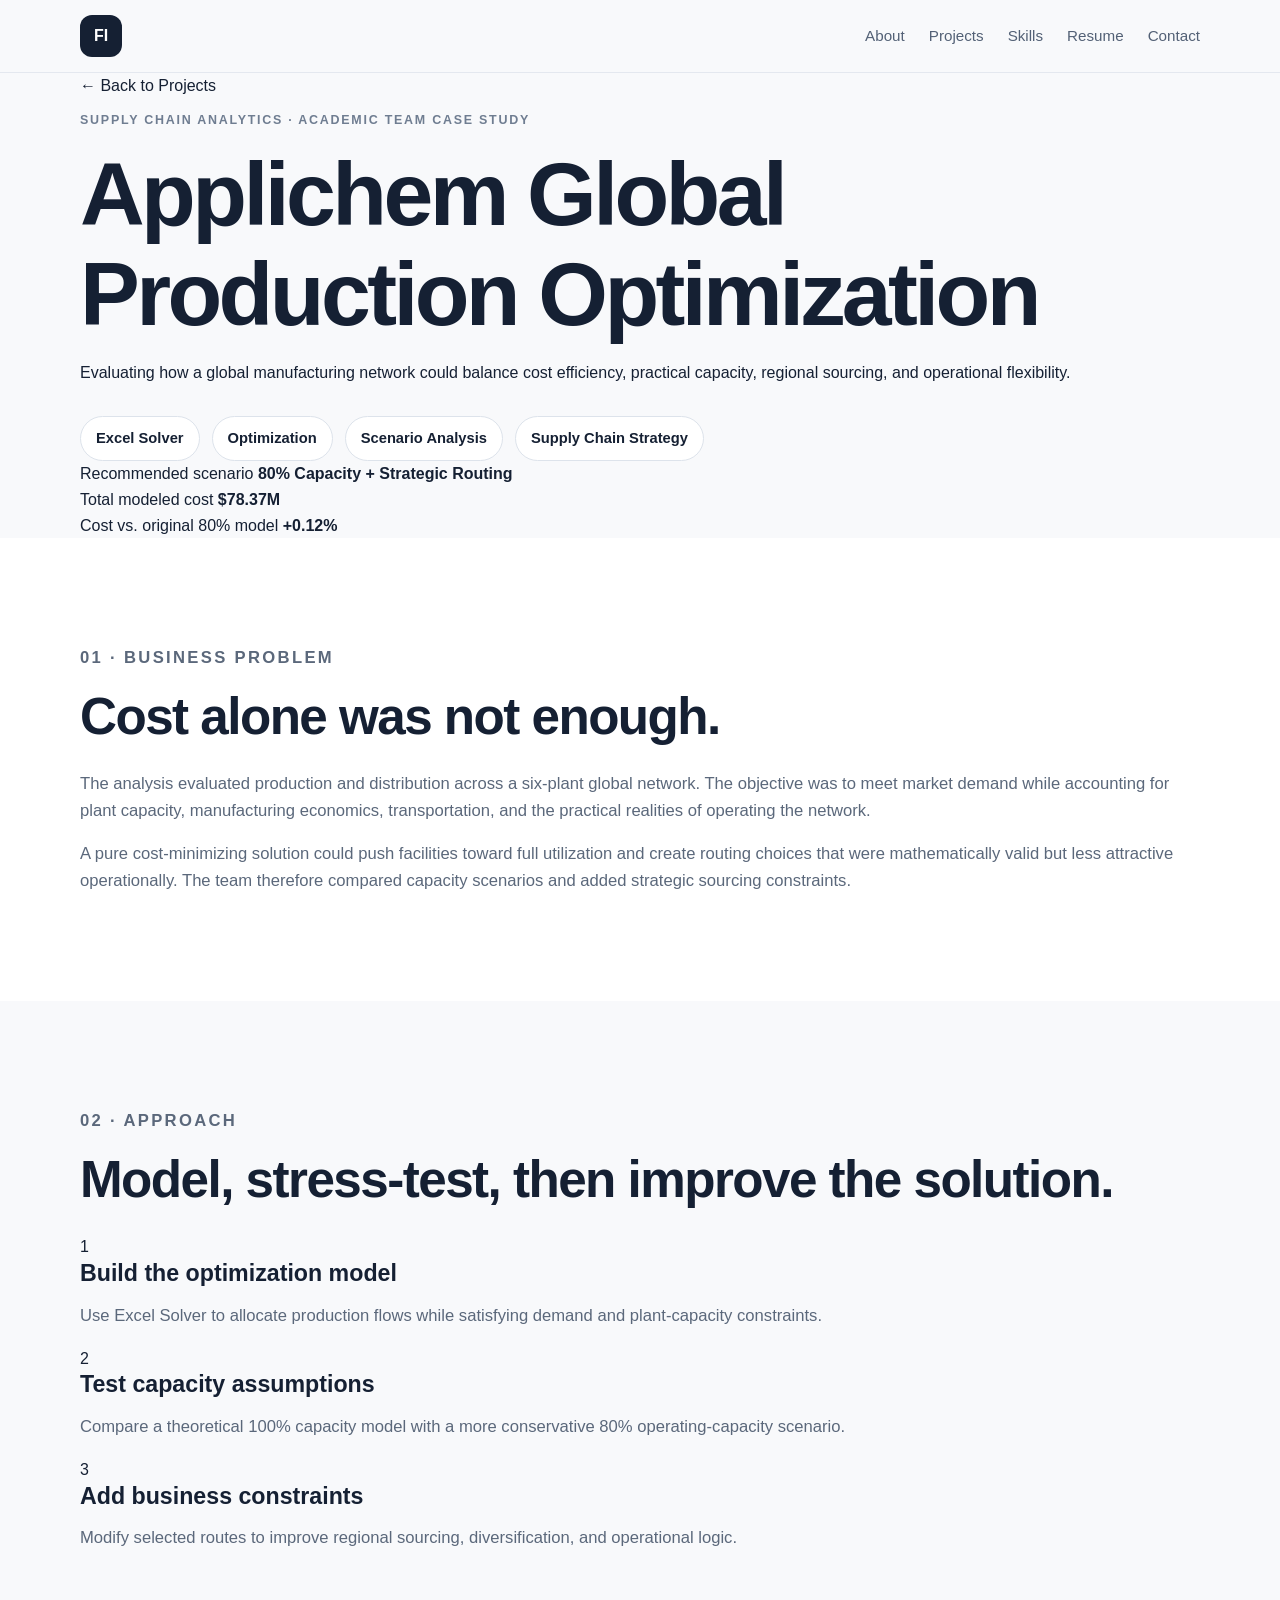
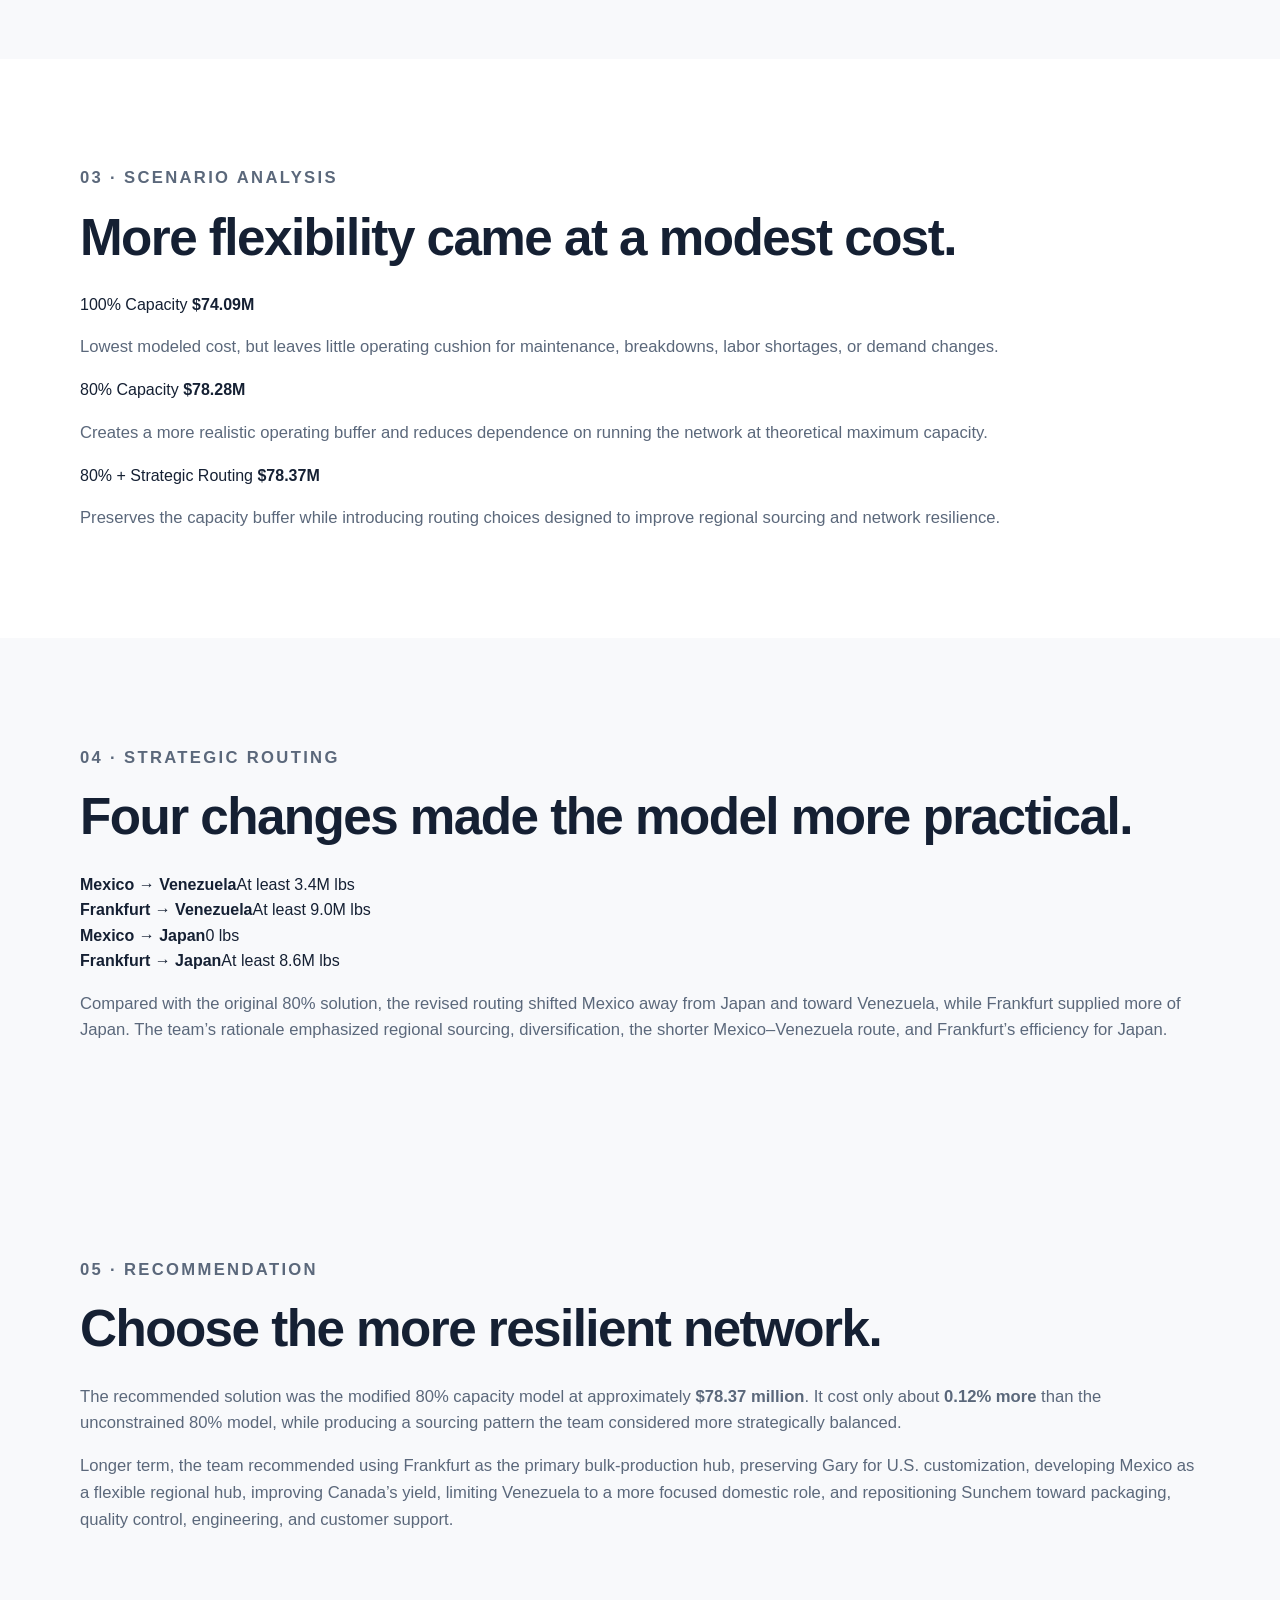
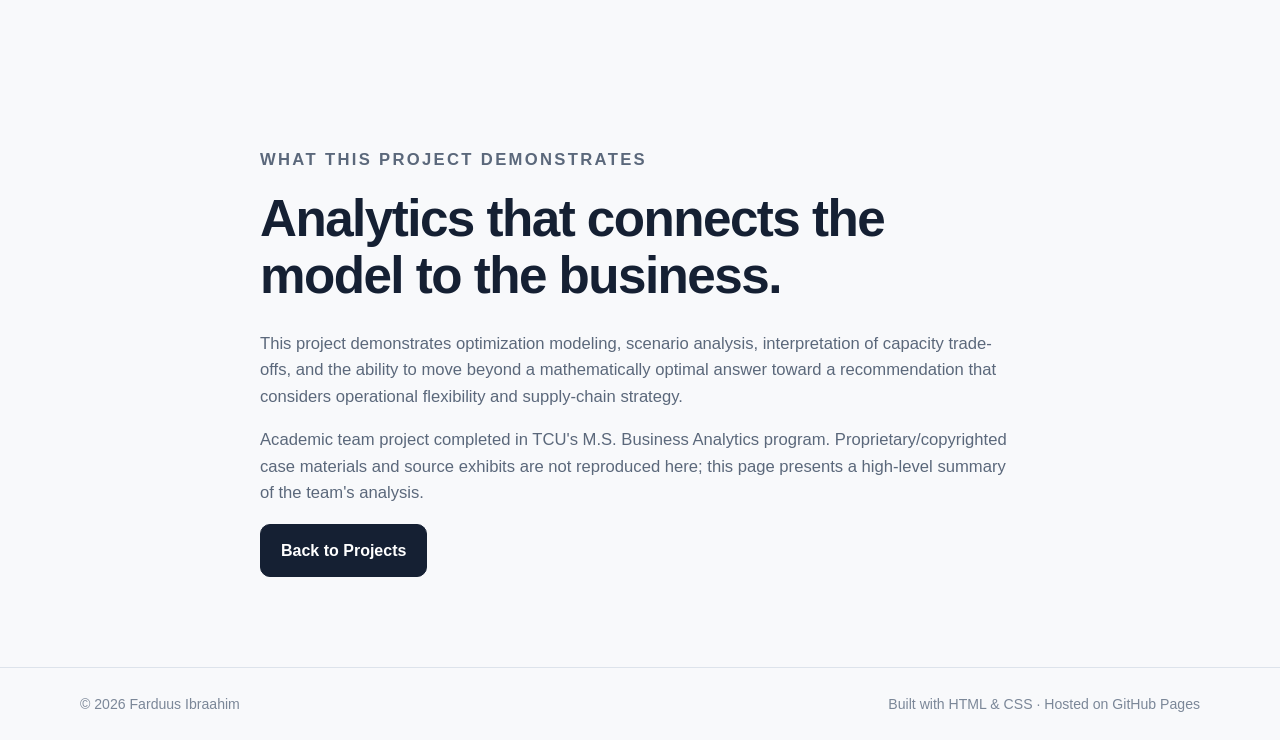
==== projects/applichem.html @ a3fa3a00 "Add Applichem optimization case study" ====
<!DOCTYPE html>
<html lang="en">
<head>
  <meta charset="UTF-8">
  <meta name="viewport" content="width=device-width, initial-scale=1.0">
  <meta name="description" content="Applichem global production optimization case study by Farduus Ibraahim.">
  <title>Applichem Optimization | Farduus Ibraahim</title>
  <link rel="stylesheet" href="../styles.css">
</head>
<body>
  <header class="site-header">
    <div class="container nav-wrap">
      <a class="brand" href="../index.html">FI</a>
      <nav aria-label="Primary navigation">
        <a href="../index.html#about">About</a>
        <a href="../index.html#projects">Projects</a>
        <a href="../index.html#skills">Skills</a>
        <a href="../resume.html">Resume</a>
        <a href="../index.html#contact">Contact</a>
      </nav>
    </div>
  </header>

  <main>
    <section class="case-hero">
      <div class="container case-hero-grid">
        <div>
          <a class="back-link" href="../index.html#projects">← Back to Projects</a>
          <p class="eyebrow">Supply Chain Analytics · Academic Team Case Study</p>
          <h1>Applichem Global Production Optimization</h1>
          <p class="case-lede">Evaluating how a global manufacturing network could balance cost efficiency, practical capacity, regional sourcing, and operational flexibility.</p>
          <div class="skill-list compact">
            <span>Excel Solver</span>
            <span>Optimization</span>
            <span>Scenario Analysis</span>
            <span>Supply Chain Strategy</span>
          </div>
        </div>
        <aside class="case-summary">
          <span class="summary-label">Recommended scenario</span>
          <strong>80% Capacity + Strategic Routing</strong>
          <div class="summary-metric">
            <span>Total modeled cost</span>
            <b>$78.37M</b>
          </div>
          <div class="summary-metric">
            <span>Cost vs. original 80% model</span>
            <b>+0.12%</b>
          </div>
        </aside>
      </div>
    </section>

    <section class="section alt">
      <div class="container case-content">
        <div class="case-section-heading">
          <p class="section-kicker">01 · Business Problem</p>
          <h2>Cost alone was not enough.</h2>
        </div>
        <div class="case-copy">
          <p>The analysis evaluated production and distribution across a six-plant global network. The objective was to meet market demand while accounting for plant capacity, manufacturing economics, transportation, and the practical realities of operating the network.</p>
          <p>A pure cost-minimizing solution could push facilities toward full utilization and create routing choices that were mathematically valid but less attractive operationally. The team therefore compared capacity scenarios and added strategic sourcing constraints.</p>
        </div>
      </div>
    </section>

    <section class="section">
      <div class="container">
        <p class="section-kicker">02 · Approach</p>
        <h2>Model, stress-test, then improve the solution.</h2>
        <div class="approach-grid">
          <article class="approach-card">
            <span>1</span>
            <h3>Build the optimization model</h3>
            <p>Use Excel Solver to allocate production flows while satisfying demand and plant-capacity constraints.</p>
          </article>
          <article class="approach-card">
            <span>2</span>
            <h3>Test capacity assumptions</h3>
            <p>Compare a theoretical 100% capacity model with a more conservative 80% operating-capacity scenario.</p>
          </article>
          <article class="approach-card">
            <span>3</span>
            <h3>Add business constraints</h3>
            <p>Modify selected routes to improve regional sourcing, diversification, and operational logic.</p>
          </article>
        </div>
      </div>
    </section>

    <section class="section alt">
      <div class="container">
        <p class="section-kicker">03 · Scenario Analysis</p>
        <h2>More flexibility came at a modest cost.</h2>
        <div class="scenario-grid">
          <article class="scenario-card">
            <span class="scenario-label">100% Capacity</span>
            <strong>$74.09M</strong>
            <p>Lowest modeled cost, but leaves little operating cushion for maintenance, breakdowns, labor shortages, or demand changes.</p>
          </article>
          <article class="scenario-card">
            <span class="scenario-label">80% Capacity</span>
            <strong>$78.28M</strong>
            <p>Creates a more realistic operating buffer and reduces dependence on running the network at theoretical maximum capacity.</p>
          </article>
          <article class="scenario-card featured">
            <span class="scenario-label">80% + Strategic Routing</span>
            <strong>$78.37M</strong>
            <p>Preserves the capacity buffer while introducing routing choices designed to improve regional sourcing and network resilience.</p>
          </article>
        </div>
      </div>
    </section>

    <section class="section">
      <div class="container case-content">
        <div class="case-section-heading">
          <p class="section-kicker">04 · Strategic Routing</p>
          <h2>Four changes made the model more practical.</h2>
        </div>
        <div>
          <div class="route-list">
            <div class="route-item"><b>Mexico → Venezuela</b><span>At least 3.4M lbs</span></div>
            <div class="route-item"><b>Frankfurt → Venezuela</b><span>At least 9.0M lbs</span></div>
            <div class="route-item"><b>Mexico → Japan</b><span>0 lbs</span></div>
            <div class="route-item"><b>Frankfurt → Japan</b><span>At least 8.6M lbs</span></div>
          </div>
          <p class="case-note">Compared with the original 80% solution, the revised routing shifted Mexico away from Japan and toward Venezuela, while Frankfurt supplied more of Japan. The team’s rationale emphasized regional sourcing, diversification, the shorter Mexico–Venezuela route, and Frankfurt’s efficiency for Japan.</p>
        </div>
      </div>
    </section>

    <section class="section recommendation-section">
      <div class="container case-content">
        <div class="case-section-heading">
          <p class="section-kicker">05 · Recommendation</p>
          <h2>Choose the more resilient network.</h2>
        </div>
        <div class="case-copy">
          <p>The recommended solution was the modified 80% capacity model at approximately <strong>$78.37 million</strong>. It cost only about <strong>0.12% more</strong> than the unconstrained 80% model, while producing a sourcing pattern the team considered more strategically balanced.</p>
          <p>Longer term, the team recommended using Frankfurt as the primary bulk-production hub, preserving Gary for U.S. customization, developing Mexico as a flexible regional hub, improving Canada’s yield, limiting Venezuela to a more focused domestic role, and repositioning Sunchem toward packaging, quality control, engineering, and customer support.</p>
        </div>
      </div>
    </section>

    <section class="section">
      <div class="container narrow">
        <p class="section-kicker">What This Project Demonstrates</p>
        <h2>Analytics that connects the model to the business.</h2>
        <p>This project demonstrates optimization modeling, scenario analysis, interpretation of capacity trade-offs, and the ability to move beyond a mathematically optimal answer toward a recommendation that considers operational flexibility and supply-chain strategy.</p>
        <p class="disclosure">Academic team project completed in TCU's M.S. Business Analytics program. Proprietary/copyrighted case materials and source exhibits are not reproduced here; this page presents a high-level summary of the team's analysis.</p>
        <a class="button primary" href="../index.html#projects">Back to Projects</a>
      </div>
    </section>
  </main>

  <footer>
    <div class="container footer-wrap">
      <span>© 2026 Farduus Ibraahim</span>
      <span>Built with HTML & CSS · Hosted on GitHub Pages</span>
    </div>
  </footer>
</body>
</html>
---- styles.css ----
* { box-sizing: border-box; }
html { scroll-behavior: smooth; }
body {
  margin: 0;
  font-family: Arial, Helvetica, sans-serif;
  color: #152033;
  background: #f8f9fb;
  line-height: 1.6;
}
a { color: inherit; text-decoration: none; }
.container { width: min(1120px, 90%); margin: 0 auto; }
.narrow { width: min(760px, 90%); }
.site-header {
  position: sticky;
  top: 0;
  z-index: 10;
  background: rgba(248,249,251,.94);
  border-bottom: 1px solid #e4e8ef;
  backdrop-filter: blur(12px);
}
.nav-wrap, .footer-wrap {
  display: flex;
  align-items: center;
  justify-content: space-between;
  gap: 24px;
  min-height: 72px;
}
.brand {
  display: grid;
  place-items: center;
  width: 42px;
  height: 42px;
  border-radius: 12px;
  background: #152033;
  color: white;
  font-weight: 700;
}
nav { display: flex; gap: 24px; flex-wrap: wrap; }
nav a { font-size: .95rem; color: #536176; }
nav a:hover { color: #152033; }
.hero {
  padding: 100px 0 84px;
  background: linear-gradient(135deg, #f8f9fb 0%, #eef2f7 100%);
}
.hero-grid {
  display: grid;
  grid-template-columns: 1.35fr .65fr;
  gap: 70px;
  align-items: center;
}
.eyebrow, .section-kicker, .project-tools {
  text-transform: uppercase;
  letter-spacing: .14em;
  font-size: .78rem;
  font-weight: 700;
  color: #6f7d91;
}
h1, h2, h3 { line-height: 1.12; margin-top: 0; }
h1 { font-size: clamp(3rem, 7vw, 5.6rem); margin-bottom: 16px; letter-spacing: -.04em; }
h2 { font-size: clamp(2rem, 4vw, 3.3rem); margin-bottom: 26px; letter-spacing: -.03em; }
h3 { font-size: 1.45rem; margin-bottom: 14px; }
.hero-role {
  margin: 0 0 18px;
  font-size: 1.08rem;
  font-weight: 700;
  color: #34435a;
}
.hero-copy { font-size: 1.25rem; max-width: 680px; color: #526078; }
.hero-actions { display: flex; gap: 14px; margin-top: 34px; flex-wrap: wrap; }
.button {
  display: inline-block;
  padding: 13px 20px;
  border-radius: 10px;
  font-weight: 700;
  border: 1px solid #152033;
}
.button.primary { background: #152033; color: white; }
.button.secondary { background: transparent; color: #152033; }
.hero-card {
  padding: 30px;
  border-radius: 20px;
  background: white;
  border: 1px solid #e2e7ee;
  box-shadow: 0 16px 40px rgba(21,32,51,.07);
}
.hero-card span { display: block; font-size: .82rem; text-transform: uppercase; letter-spacing: .12em; color: #7a8799; margin-bottom: 10px; }
.hero-card strong { display: block; font-size: 1.35rem; margin-bottom: 12px; }
.hero-card p { color: #68768a; margin-bottom: 0; }
.section { padding: 90px 0; }
.section.alt { background: white; }
.section p { color: #5b687b; font-size: 1.04rem; }
.project-grid { display: grid; grid-template-columns: repeat(3, 1fr); gap: 22px; margin-top: 36px; }
.project-card {
  position: relative;
  padding: 28px;
  min-height: 360px;
  border-radius: 18px;
  border: 1px solid #e2e7ee;
  background: #fbfcfe;
  display: flex;
  flex-direction: column;
}
.project-number { font-size: 2.6rem; font-weight: 700; color: #d7dde6; margin-bottom: 34px; }
.project-tools { margin-bottom: 14px; }
.project-card p:not(.project-tools) { font-size: .98rem; }
.status { margin-top: auto; padding-top: 24px; font-size: .86rem; font-weight: 700; color: #758299; }
.skill-list { display: flex; flex-wrap: wrap; gap: 12px; margin-top: 30px; }
.skill-list span {
  padding: 10px 15px;
  border-radius: 999px;
  background: white;
  border: 1px solid #dde3eb;
  font-weight: 700;
  font-size: .92rem;
}
.contact-section { background: #eef2f7; }
footer { border-top: 1px solid #dde3eb; background: #f8f9fb; }
.footer-wrap { color: #7b8798; font-size: .88rem; }
@media (max-width: 850px) {
  .hero-grid, .project-grid { grid-template-columns: 1fr; }
  .hero { padding-top: 70px; }
  .hero-grid { gap: 36px; }
  .project-card { min-height: auto; }
}
@media (max-width: 600px) {
  .nav-wrap { align-items: flex-start; padding: 16px 0; }
  nav { gap: 14px; justify-content: flex-end; }
  h1 { font-size: 3rem; }
  .section { padding: 66px 0; }
  .footer-wrap { flex-direction: column; align-items: flex-start; justify-content: center; padding: 22px 0; }
}
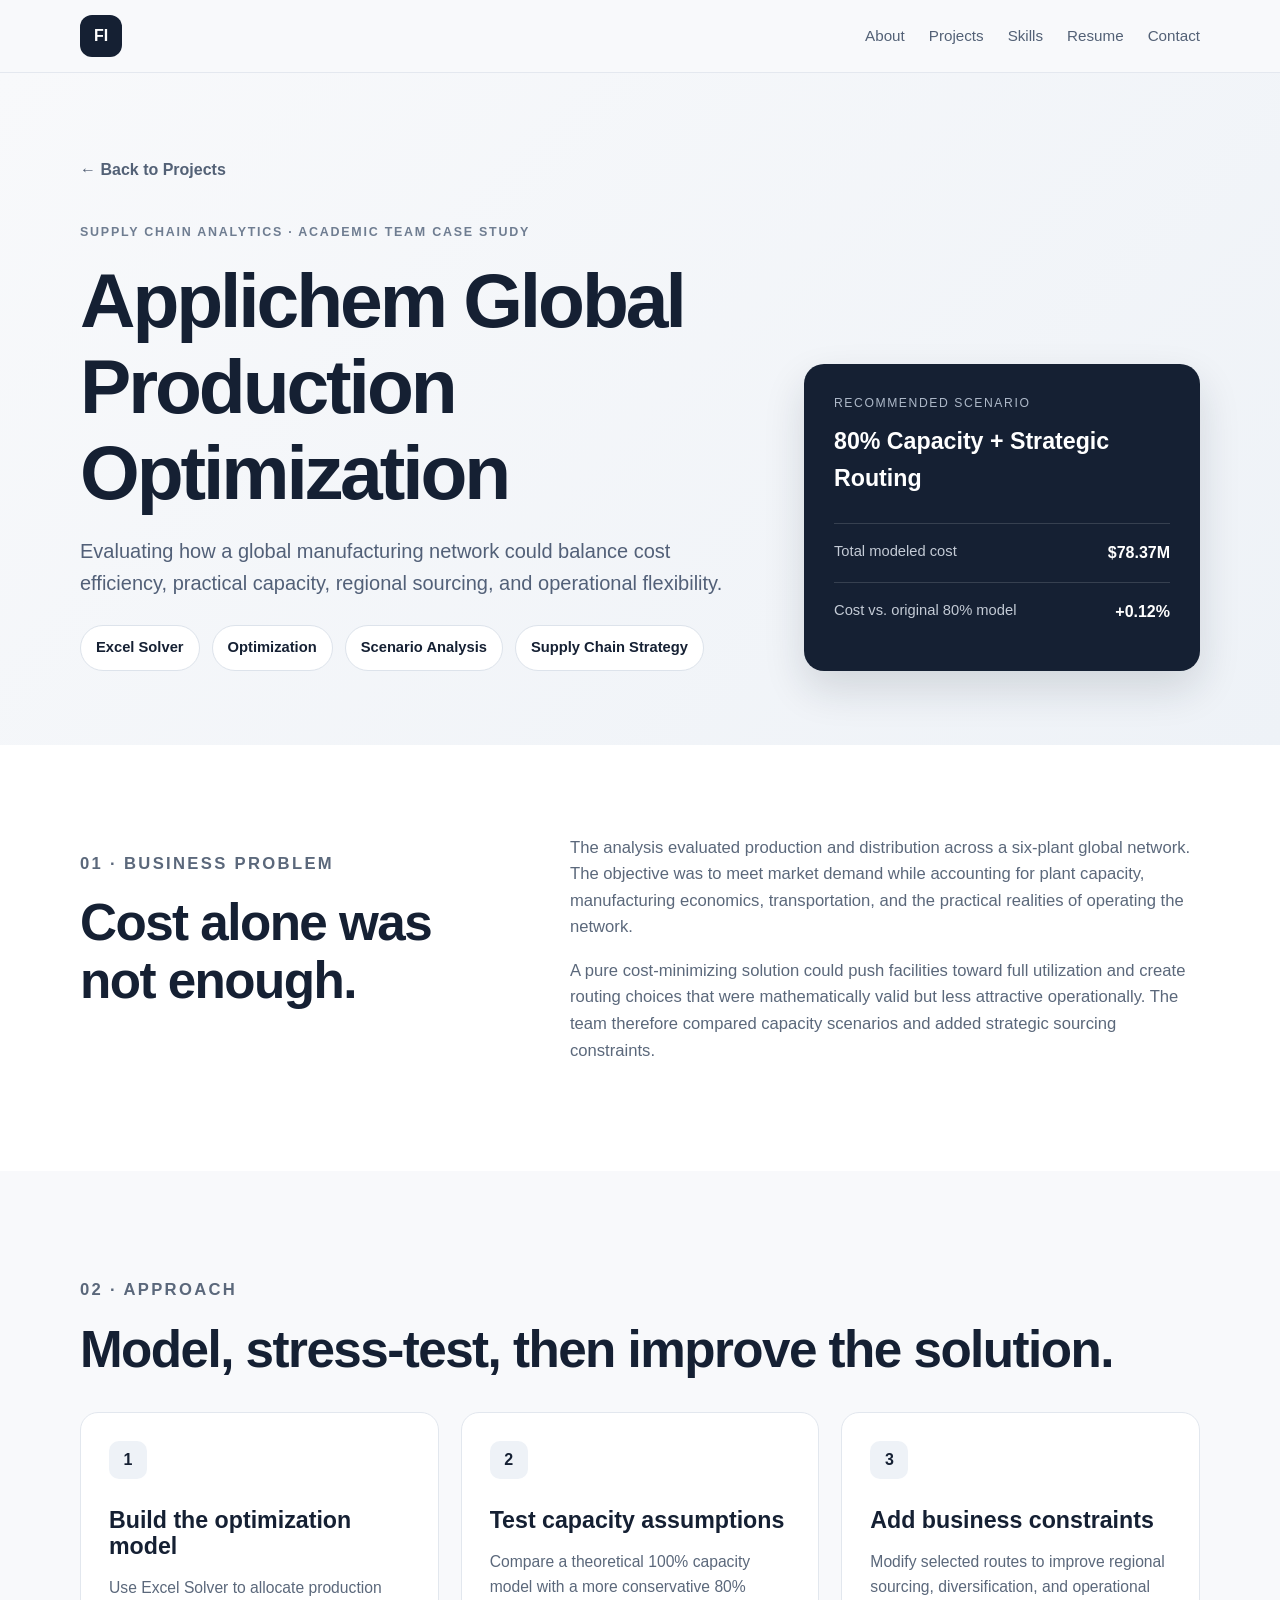
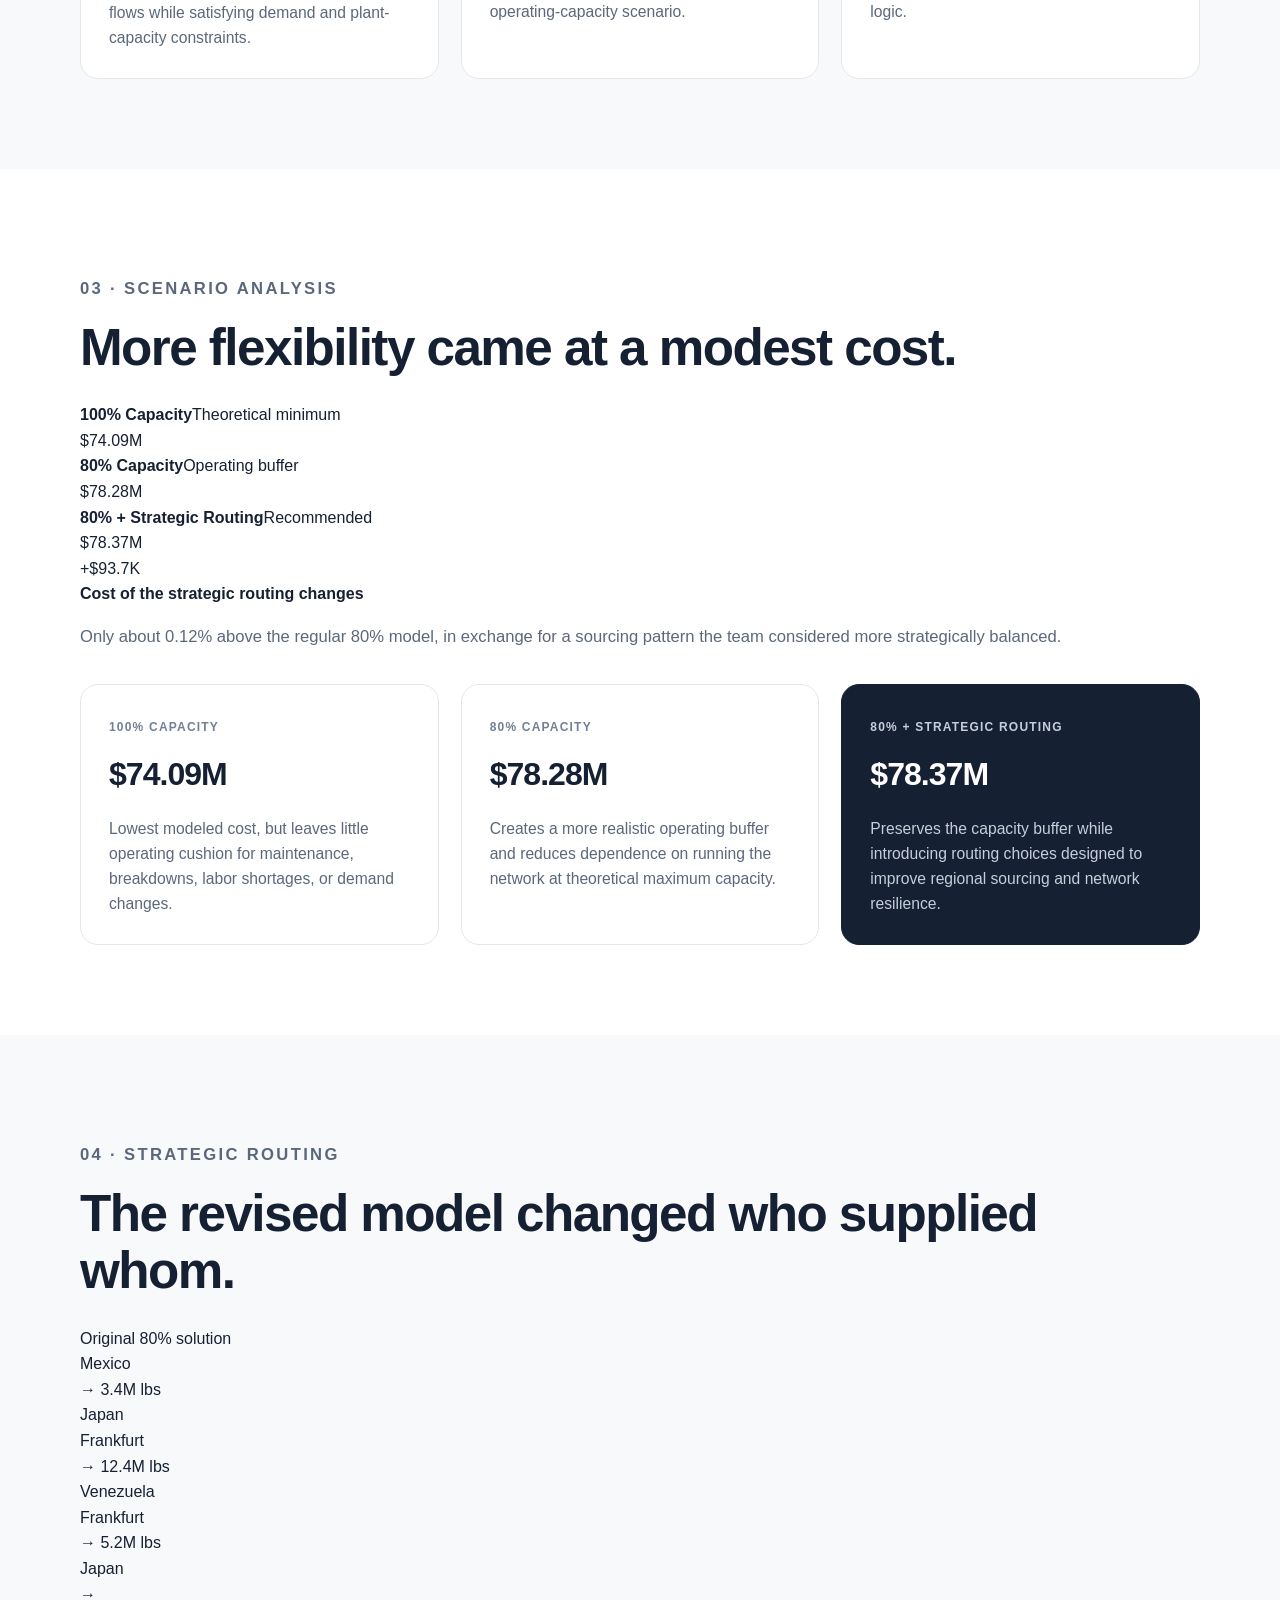
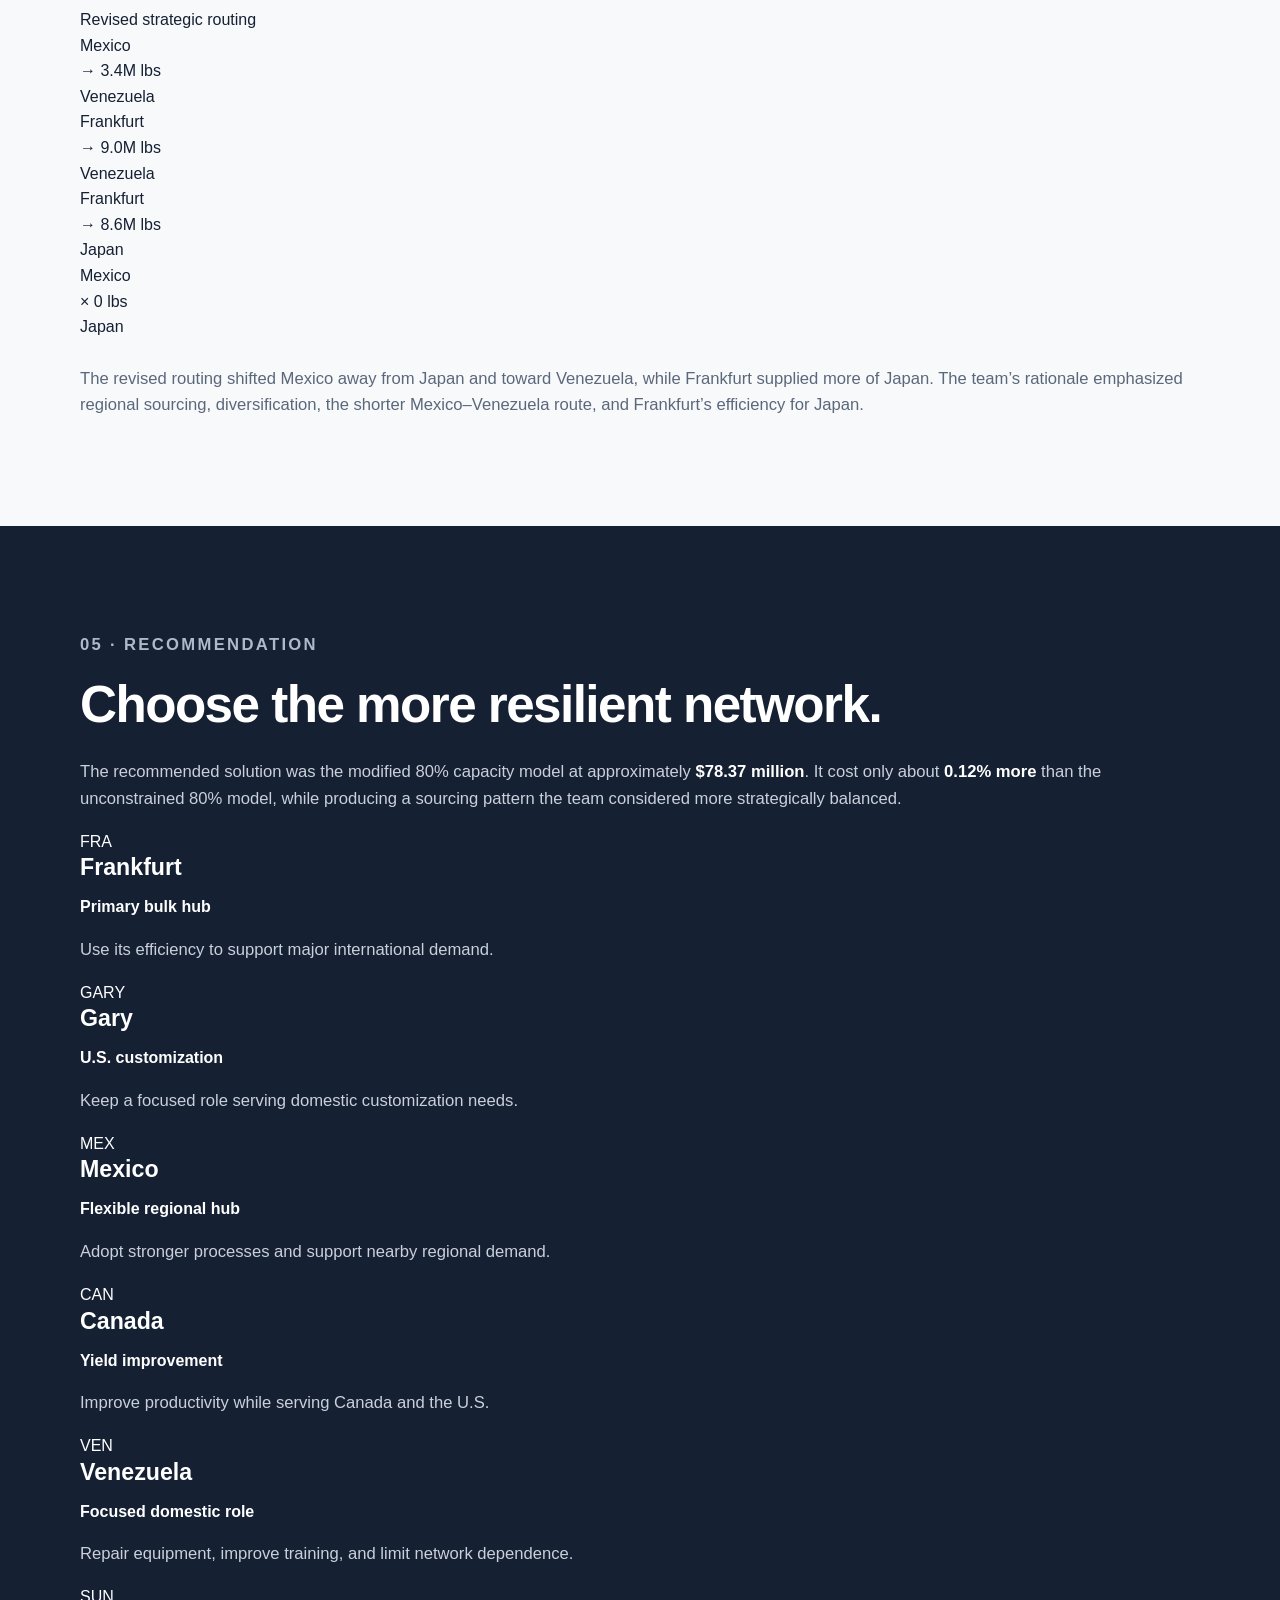
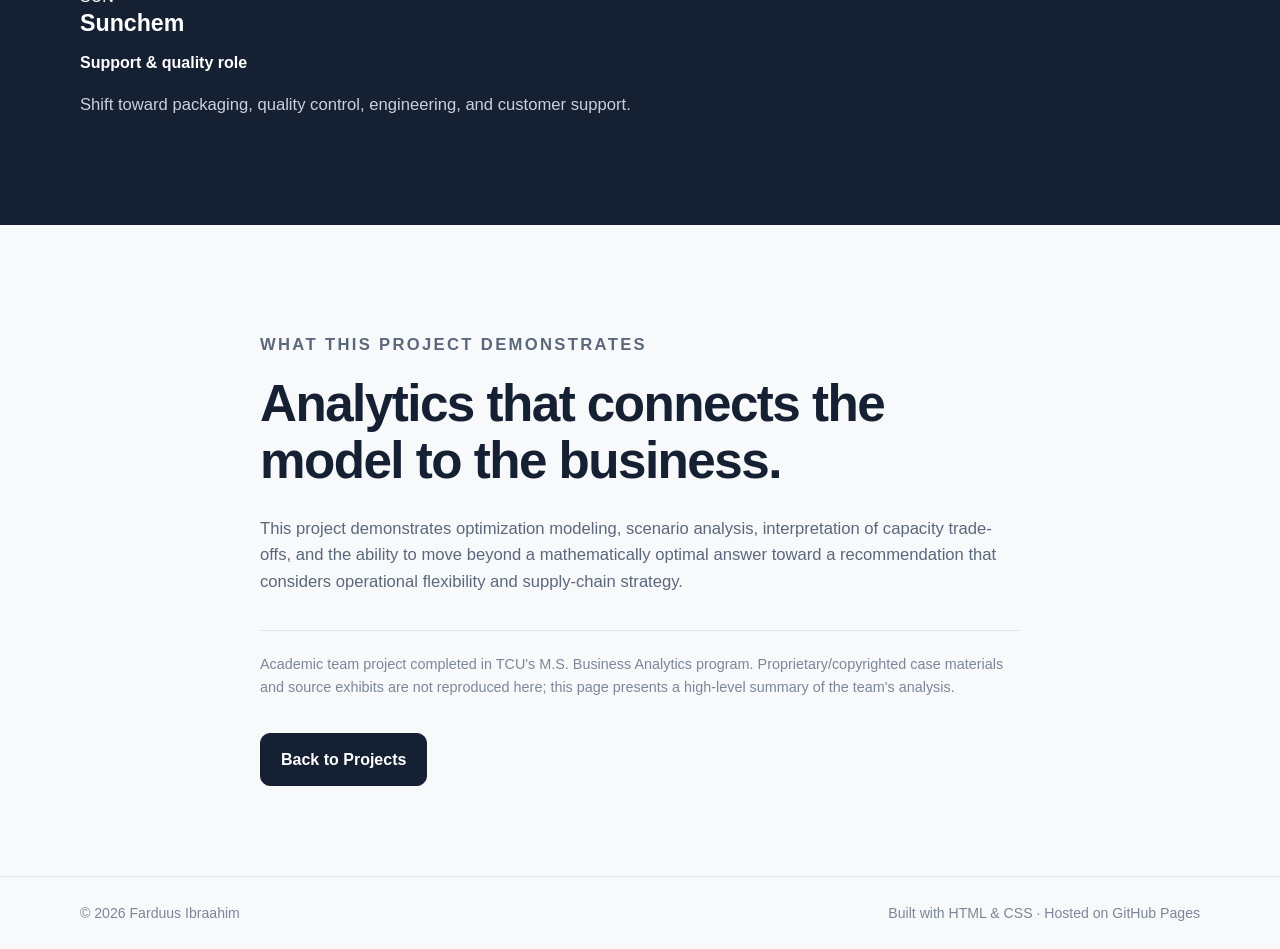
==== commit 5b4c39f9: "Add visual storytelling to Applichem case study" ====
--- a/projects/applichem.html
+++ b/projects/applichem.html
@@ -92,6 +92,33 @@
       <div class="container">
         <p class="section-kicker">03 · Scenario Analysis</p>
         <h2>More flexibility came at a modest cost.</h2>
+
+        <div class="cost-visual" aria-label="Cost comparison across three modeled scenarios">
+          <div class="cost-row">
+            <div class="cost-label"><strong>100% Capacity</strong><span>Theoretical minimum</span></div>
+            <div class="cost-track"><div class="cost-bar bar-100"></div></div>
+            <div class="cost-value">$74.09M</div>
+          </div>
+          <div class="cost-row">
+            <div class="cost-label"><strong>80% Capacity</strong><span>Operating buffer</span></div>
+            <div class="cost-track"><div class="cost-bar bar-80"></div></div>
+            <div class="cost-value">$78.28M</div>
+          </div>
+          <div class="cost-row recommended-row">
+            <div class="cost-label"><strong>80% + Strategic Routing</strong><span>Recommended</span></div>
+            <div class="cost-track"><div class="cost-bar bar-route"></div></div>
+            <div class="cost-value">$78.37M</div>
+          </div>
+        </div>
+
+        <div class="insight-strip">
+          <div class="insight-number">+$93.7K</div>
+          <div>
+            <strong>Cost of the strategic routing changes</strong>
+            <p>Only about 0.12% above the regular 80% model, in exchange for a sourcing pattern the team considered more strategically balanced.</p>
+          </div>
+        </div>
+
         <div class="scenario-grid">
           <article class="scenario-card">
             <span class="scenario-label">100% Capacity</span>
@@ -113,32 +140,106 @@
     </section>
 
     <section class="section">
-      <div class="container case-content">
-        <div class="case-section-heading">
-          <p class="section-kicker">04 · Strategic Routing</p>
-          <h2>Four changes made the model more practical.</h2>
-        </div>
-        <div>
-          <div class="route-list">
-            <div class="route-item"><b>Mexico → Venezuela</b><span>At least 3.4M lbs</span></div>
-            <div class="route-item"><b>Frankfurt → Venezuela</b><span>At least 9.0M lbs</span></div>
-            <div class="route-item"><b>Mexico → Japan</b><span>0 lbs</span></div>
-            <div class="route-item"><b>Frankfurt → Japan</b><span>At least 8.6M lbs</span></div>
-          </div>
-          <p class="case-note">Compared with the original 80% solution, the revised routing shifted Mexico away from Japan and toward Venezuela, while Frankfurt supplied more of Japan. The team’s rationale emphasized regional sourcing, diversification, the shorter Mexico–Venezuela route, and Frankfurt’s efficiency for Japan.</p>
-        </div>
+      <div class="container">
+        <p class="section-kicker">04 · Strategic Routing</p>
+        <h2>The revised model changed who supplied whom.</h2>
+
+        <div class="routing-visual">
+          <div class="routing-column">
+            <span class="routing-title">Original 80% solution</span>
+            <div class="route-flow muted-flow">
+              <div class="route-node source-node">Mexico</div>
+              <div class="route-arrow">→ <span>3.4M lbs</span></div>
+              <div class="route-node market-node">Japan</div>
+            </div>
+            <div class="route-flow muted-flow">
+              <div class="route-node source-node">Frankfurt</div>
+              <div class="route-arrow">→ <span>12.4M lbs</span></div>
+              <div class="route-node market-node">Venezuela</div>
+            </div>
+            <div class="route-flow muted-flow">
+              <div class="route-node source-node">Frankfurt</div>
+              <div class="route-arrow">→ <span>5.2M lbs</span></div>
+              <div class="route-node market-node">Japan</div>
+            </div>
+          </div>
+
+          <div class="routing-change">→</div>
+
+          <div class="routing-column revised-routing">
+            <span class="routing-title">Revised strategic routing</span>
+            <div class="route-flow">
+              <div class="route-node source-node">Mexico</div>
+              <div class="route-arrow">→ <span>3.4M lbs</span></div>
+              <div class="route-node market-node">Venezuela</div>
+            </div>
+            <div class="route-flow">
+              <div class="route-node source-node">Frankfurt</div>
+              <div class="route-arrow">→ <span>9.0M lbs</span></div>
+              <div class="route-node market-node">Venezuela</div>
+            </div>
+            <div class="route-flow">
+              <div class="route-node source-node">Frankfurt</div>
+              <div class="route-arrow">→ <span>8.6M lbs</span></div>
+              <div class="route-node market-node">Japan</div>
+            </div>
+            <div class="route-flow zero-flow">
+              <div class="route-node source-node">Mexico</div>
+              <div class="route-arrow">× <span>0 lbs</span></div>
+              <div class="route-node market-node">Japan</div>
+            </div>
+          </div>
+        </div>
+
+        <p class="case-note center-note">The revised routing shifted Mexico away from Japan and toward Venezuela, while Frankfurt supplied more of Japan. The team’s rationale emphasized regional sourcing, diversification, the shorter Mexico–Venezuela route, and Frankfurt’s efficiency for Japan.</p>
       </div>
     </section>
 
     <section class="section recommendation-section">
-      <div class="container case-content">
-        <div class="case-section-heading">
-          <p class="section-kicker">05 · Recommendation</p>
-          <h2>Choose the more resilient network.</h2>
-        </div>
-        <div class="case-copy">
+      <div class="container">
+        <p class="section-kicker">05 · Recommendation</p>
+        <h2>Choose the more resilient network.</h2>
+        <div class="recommendation-lede">
           <p>The recommended solution was the modified 80% capacity model at approximately <strong>$78.37 million</strong>. It cost only about <strong>0.12% more</strong> than the unconstrained 80% model, while producing a sourcing pattern the team considered more strategically balanced.</p>
-          <p>Longer term, the team recommended using Frankfurt as the primary bulk-production hub, preserving Gary for U.S. customization, developing Mexico as a flexible regional hub, improving Canada’s yield, limiting Venezuela to a more focused domestic role, and repositioning Sunchem toward packaging, quality control, engineering, and customer support.</p>
+        </div>
+
+        <div class="plant-strategy-grid">
+          <article class="plant-strategy-card primary-hub">
+            <span class="plant-code">FRA</span>
+            <h3>Frankfurt</h3>
+            <strong>Primary bulk hub</strong>
+            <p>Use its efficiency to support major international demand.</p>
+          </article>
+          <article class="plant-strategy-card">
+            <span class="plant-code">GARY</span>
+            <h3>Gary</h3>
+            <strong>U.S. customization</strong>
+            <p>Keep a focused role serving domestic customization needs.</p>
+          </article>
+          <article class="plant-strategy-card">
+            <span class="plant-code">MEX</span>
+            <h3>Mexico</h3>
+            <strong>Flexible regional hub</strong>
+            <p>Adopt stronger processes and support nearby regional demand.</p>
+          </article>
+          <article class="plant-strategy-card">
+            <span class="plant-code">CAN</span>
+            <h3>Canada</h3>
+            <strong>Yield improvement</strong>
+            <p>Improve productivity while serving Canada and the U.S.</p>
+          </article>
+          <article class="plant-strategy-card">
+            <span class="plant-code">VEN</span>
+            <h3>Venezuela</h3>
+            <strong>Focused domestic role</strong>
+            <p>Repair equipment, improve training, and limit network dependence.</p>
+          </article>
+          <article class="plant-strategy-card">
+            <span class="plant-code">SUN</span>
+            <h3>Sunchem</h3>
+            <strong>Support & quality role</strong>
+            <p>Shift toward packaging, quality control, engineering, and customer support.</p>
+          </article>
         </div>
       </div>
     </section>
--- a/styles.css
+++ b/styles.css
@@ -73,7 +73,9 @@
   border-radius: 10px;
   font-weight: 700;
   border: 1px solid #152033;
-}
+  transition: transform .18s ease, box-shadow .18s ease;
+}
+.button:hover { transform: translateY(-1px); }
 .button.primary { background: #152033; color: white; }
 .button.secondary { background: transparent; color: #152033; }
 .hero-card {
@@ -100,10 +102,17 @@
   display: flex;
   flex-direction: column;
 }
+.project-link { transition: transform .2s ease, box-shadow .2s ease, border-color .2s ease; }
+.project-link:hover {
+  transform: translateY(-4px);
+  box-shadow: 0 18px 36px rgba(21,32,51,.08);
+  border-color: #cfd7e3;
+}
 .project-number { font-size: 2.6rem; font-weight: 700; color: #d7dde6; margin-bottom: 34px; }
 .project-tools { margin-bottom: 14px; }
 .project-card p:not(.project-tools) { font-size: .98rem; }
 .status { margin-top: auto; padding-top: 24px; font-size: .86rem; font-weight: 700; color: #758299; }
+.project-link .status { color: #152033; }
 .skill-list { display: flex; flex-wrap: wrap; gap: 12px; margin-top: 30px; }
 .skill-list span {
   padding: 10px 15px;
@@ -113,13 +122,76 @@
   font-weight: 700;
   font-size: .92rem;
 }
+.skill-list.compact { margin-top: 26px; }
 .contact-section { background: #eef2f7; }
 footer { border-top: 1px solid #dde3eb; background: #f8f9fb; }
 .footer-wrap { color: #7b8798; font-size: .88rem; }
+
+/* Project case study */
+.case-hero {
+  padding: 84px 0 74px;
+  background: linear-gradient(135deg, #f8f9fb 0%, #eef2f7 100%);
+}
+.case-hero-grid {
+  display: grid;
+  grid-template-columns: 1.25fr .75fr;
+  gap: 64px;
+  align-items: end;
+}
+.case-hero h1 { font-size: clamp(3rem, 6vw, 5rem); margin-top: 14px; }
+.case-lede { font-size: 1.25rem; color: #526078; max-width: 760px; }
+.back-link { display: inline-block; margin-bottom: 28px; font-weight: 700; color: #536176; }
+.back-link:hover { color: #152033; }
+.case-summary {
+  background: #152033;
+  color: white;
+  padding: 30px;
+  border-radius: 20px;
+  box-shadow: 0 18px 42px rgba(21,32,51,.14);
+}
+.summary-label { display: block; text-transform: uppercase; letter-spacing: .13em; font-size: .76rem; color: #aeb9c9; margin-bottom: 10px; }
+.case-summary > strong { display: block; font-size: 1.45rem; margin-bottom: 26px; }
+.summary-metric { display: flex; justify-content: space-between; gap: 18px; padding: 16px 0; border-top: 1px solid rgba(255,255,255,.14); }
+.summary-metric span { color: #c4cbd6; font-size: .92rem; }
+.summary-metric b { white-space: nowrap; }
+.case-content { display: grid; grid-template-columns: .8fr 1.2fr; gap: 70px; align-items: start; }
+.case-copy p:first-child, .case-note { margin-top: 0; }
+.approach-grid, .scenario-grid { display: grid; grid-template-columns: repeat(3, 1fr); gap: 22px; margin-top: 34px; }
+.approach-card, .scenario-card {
+  padding: 28px;
+  border: 1px solid #e2e7ee;
+  background: #fff;
+  border-radius: 18px;
+}
+.approach-card > span {
+  display: grid;
+  place-items: center;
+  width: 38px;
+  height: 38px;
+  border-radius: 10px;
+  background: #eef2f7;
+  font-weight: 700;
+  margin-bottom: 28px;
+}
+.approach-card p, .scenario-card p { margin-bottom: 0; font-size: .98rem; }
+.scenario-card strong { display: block; font-size: 2rem; letter-spacing: -.03em; margin: 10px 0 14px; }
+.scenario-label { text-transform: uppercase; letter-spacing: .1em; font-size: .75rem; font-weight: 700; color: #718096; }
+.scenario-card.featured { background: #152033; border-color: #152033; color: white; }
+.scenario-card.featured p, .scenario-card.featured .scenario-label { color: #c6ced9; }
+.route-list { border-top: 1px solid #dfe5ed; }
+.route-item { display: flex; justify-content: space-between; gap: 24px; padding: 18px 0; border-bottom: 1px solid #dfe5ed; }
+.route-item span { color: #647287; }
+.case-note { margin-top: 26px !important; }
+.recommendation-section { background: #152033; color: white; }
+.recommendation-section .section-kicker { color: #aeb9c9; }
+.recommendation-section p { color: #c9d0da; }
+.recommendation-section h2, .recommendation-section strong { color: white; }
+.disclosure { margin: 34px 0; padding-top: 22px; border-top: 1px solid #dde3eb; font-size: .9rem !important; color: #7b8798 !important; }
+
 @media (max-width: 850px) {
-  .hero-grid, .project-grid { grid-template-columns: 1fr; }
+  .hero-grid, .project-grid, .case-hero-grid, .case-content, .approach-grid, .scenario-grid { grid-template-columns: 1fr; }
   .hero { padding-top: 70px; }
-  .hero-grid { gap: 36px; }
+  .hero-grid, .case-hero-grid, .case-content { gap: 36px; }
   .project-card { min-height: auto; }
 }
 @media (max-width: 600px) {
@@ -127,5 +199,7 @@
   nav { gap: 14px; justify-content: flex-end; }
   h1 { font-size: 3rem; }
   .section { padding: 66px 0; }
+  .case-hero { padding: 58px 0; }
+  .route-item, .summary-metric { flex-direction: column; gap: 4px; }
   .footer-wrap { flex-direction: column; align-items: flex-start; justify-content: center; padding: 22px 0; }
 }
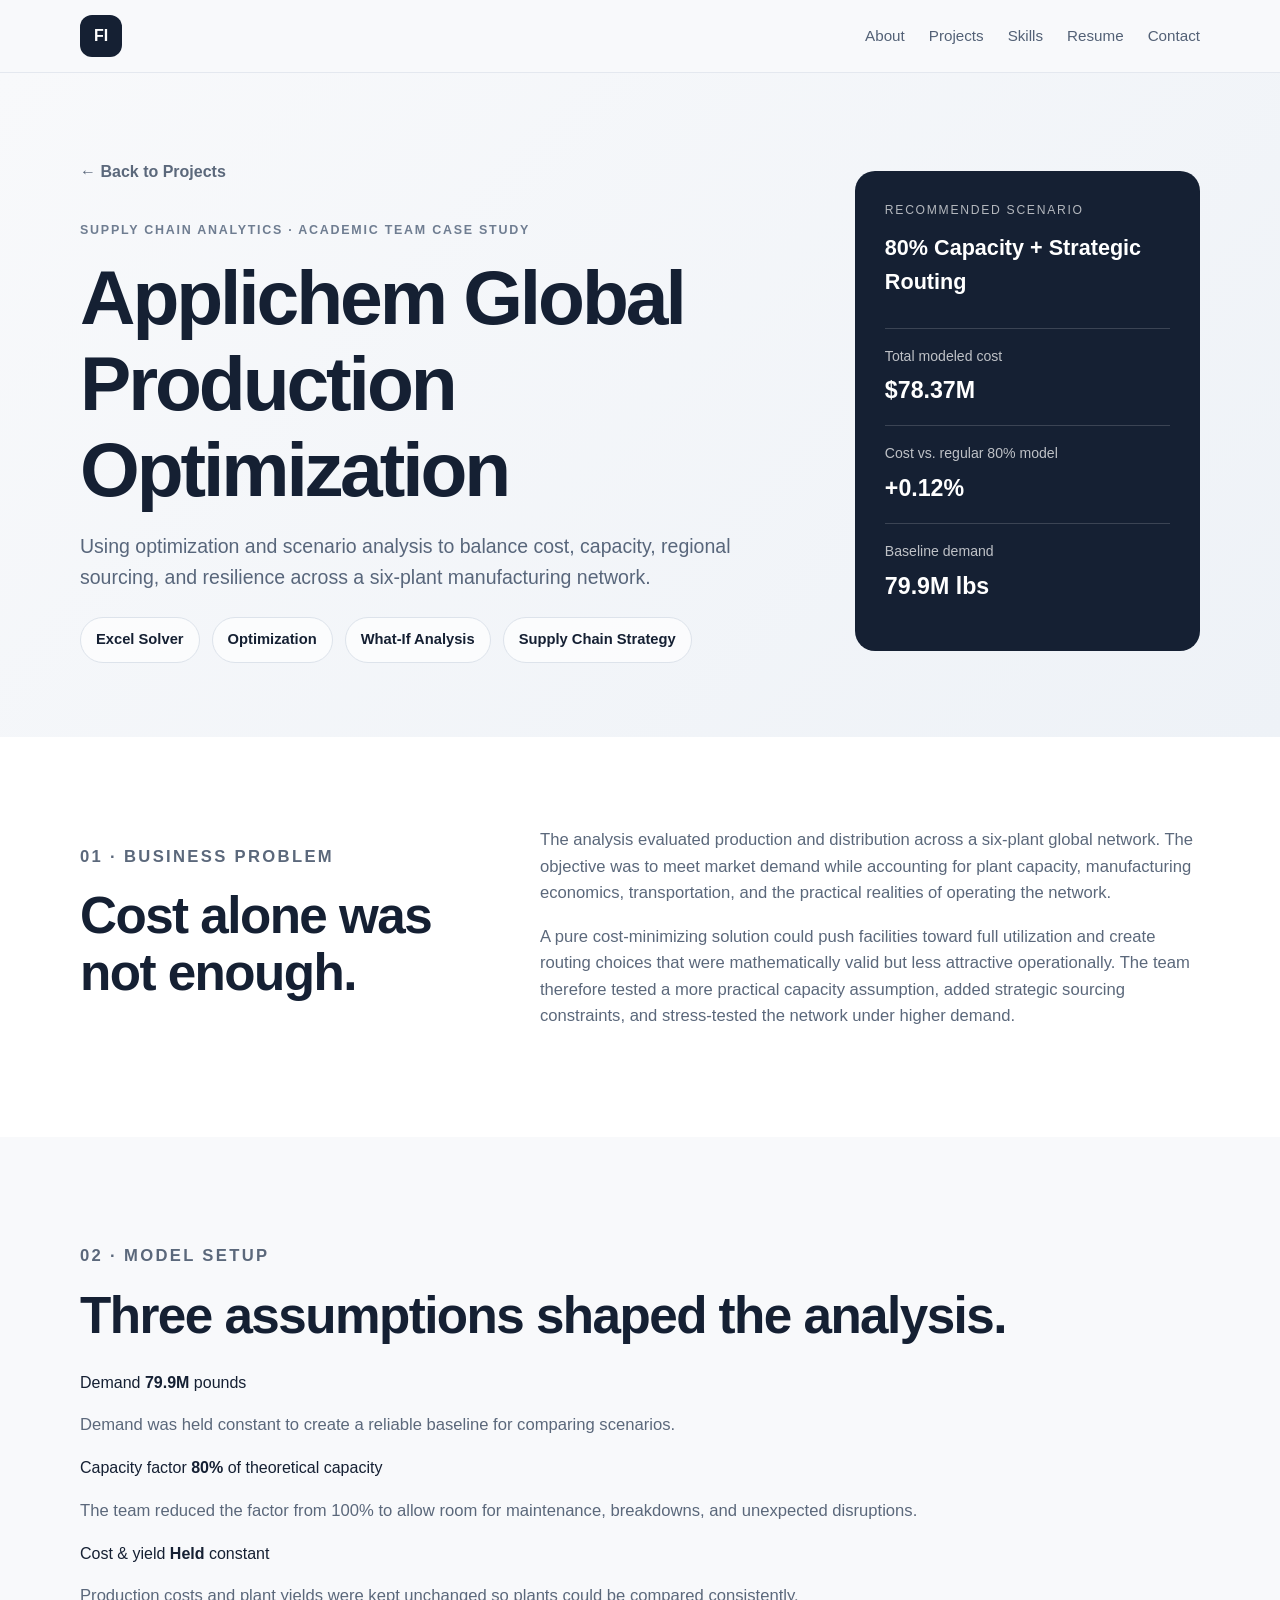
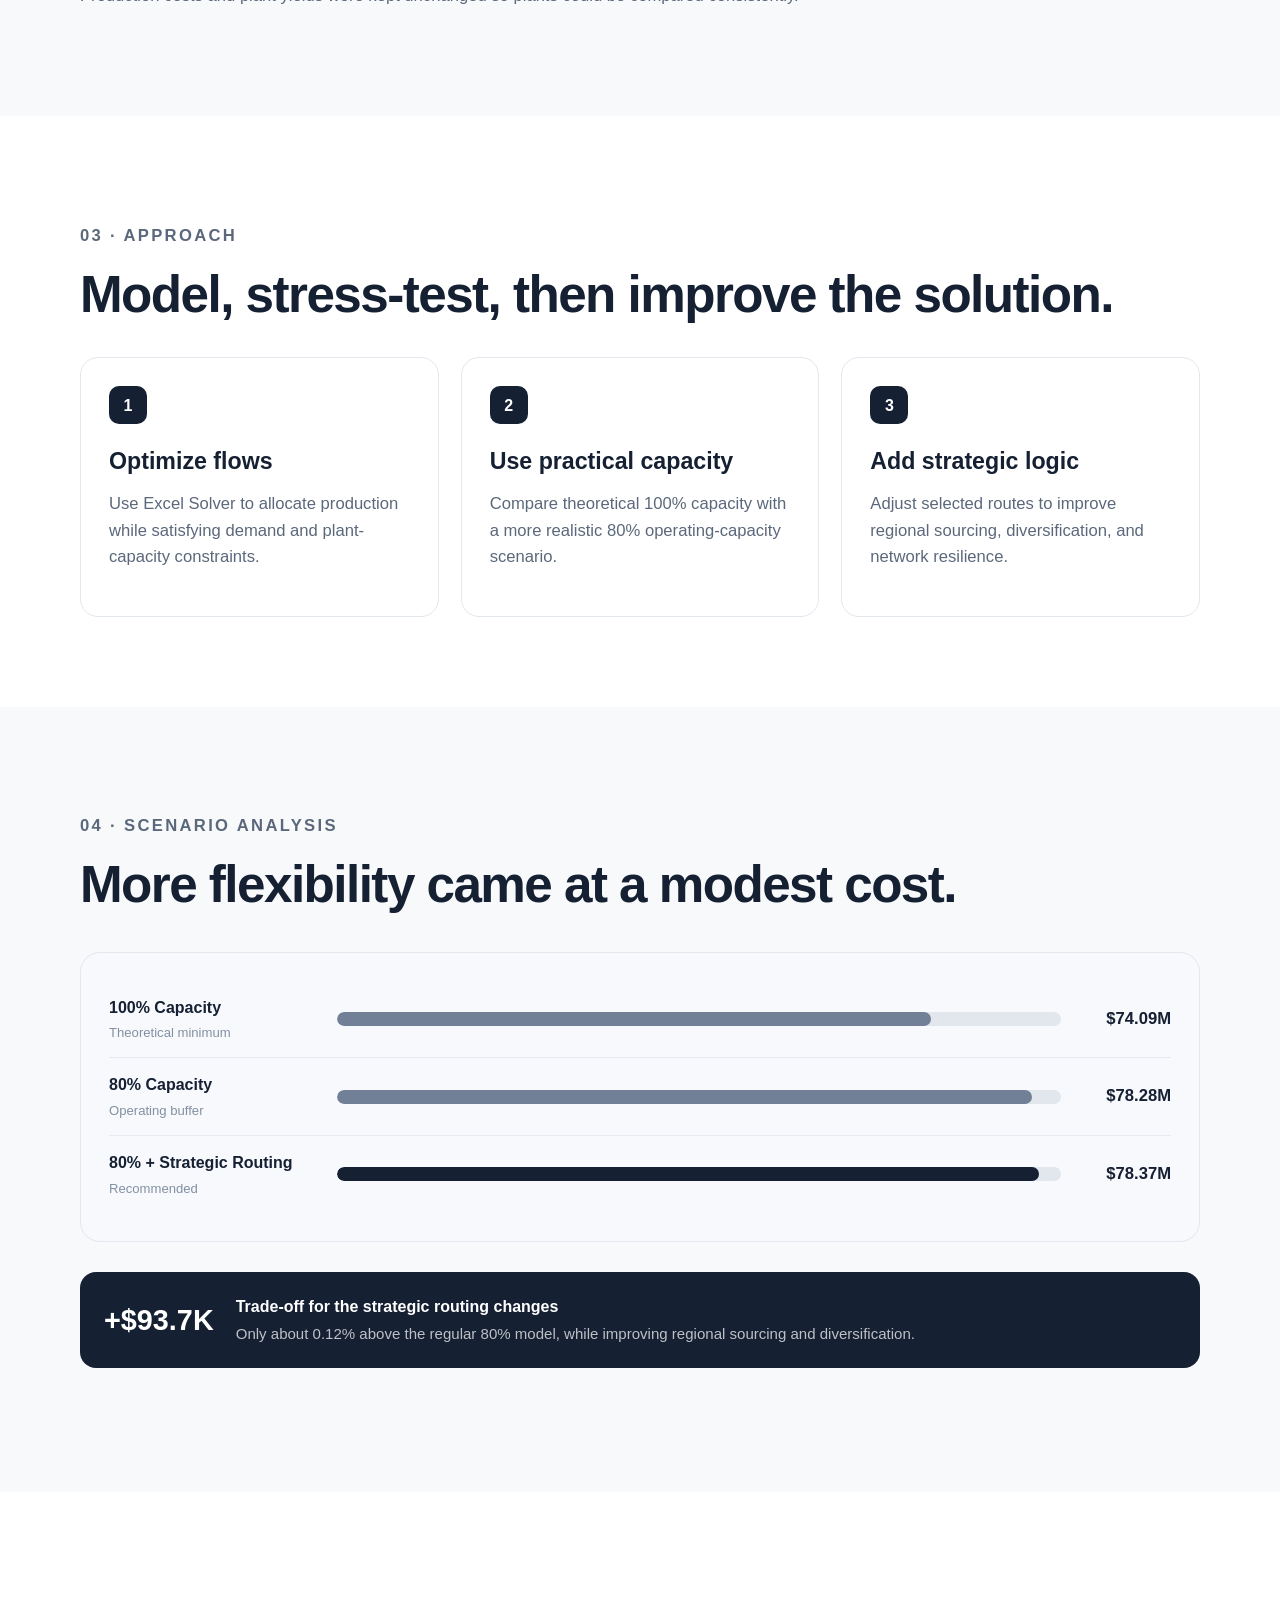
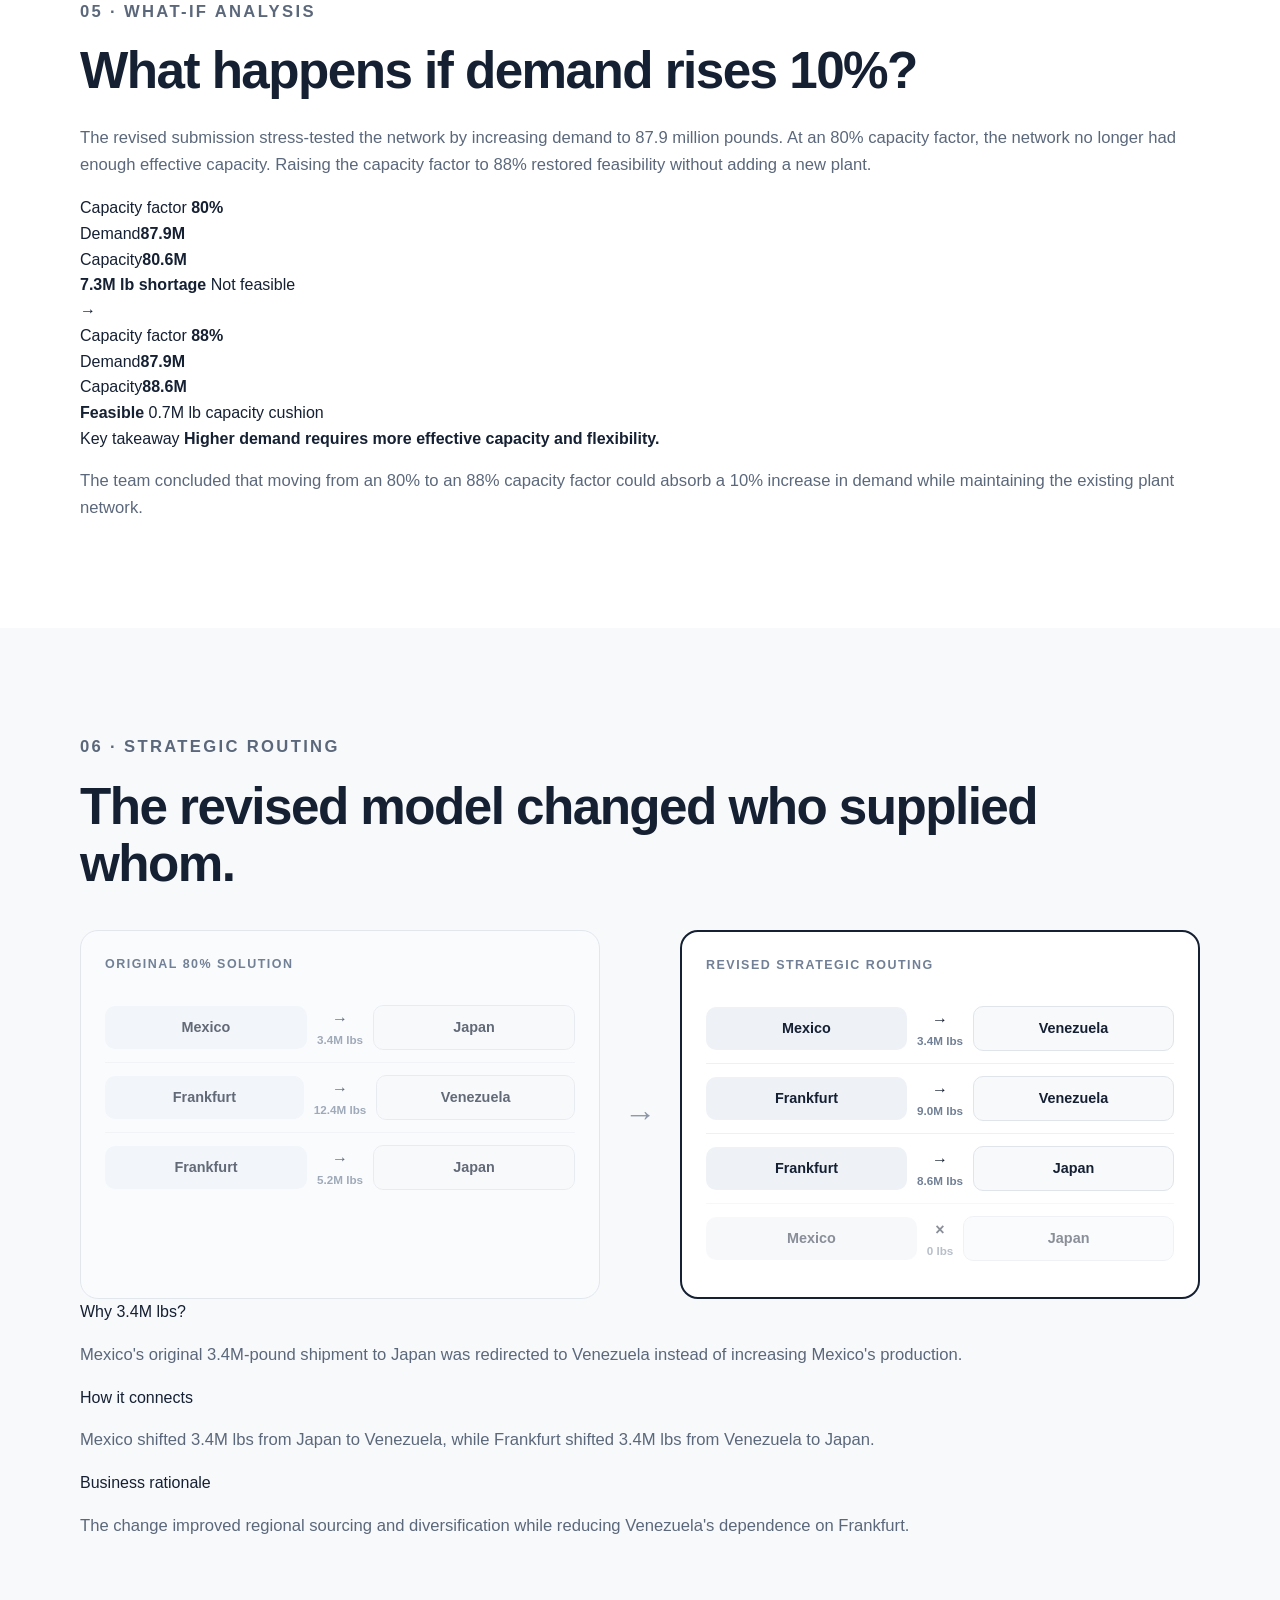
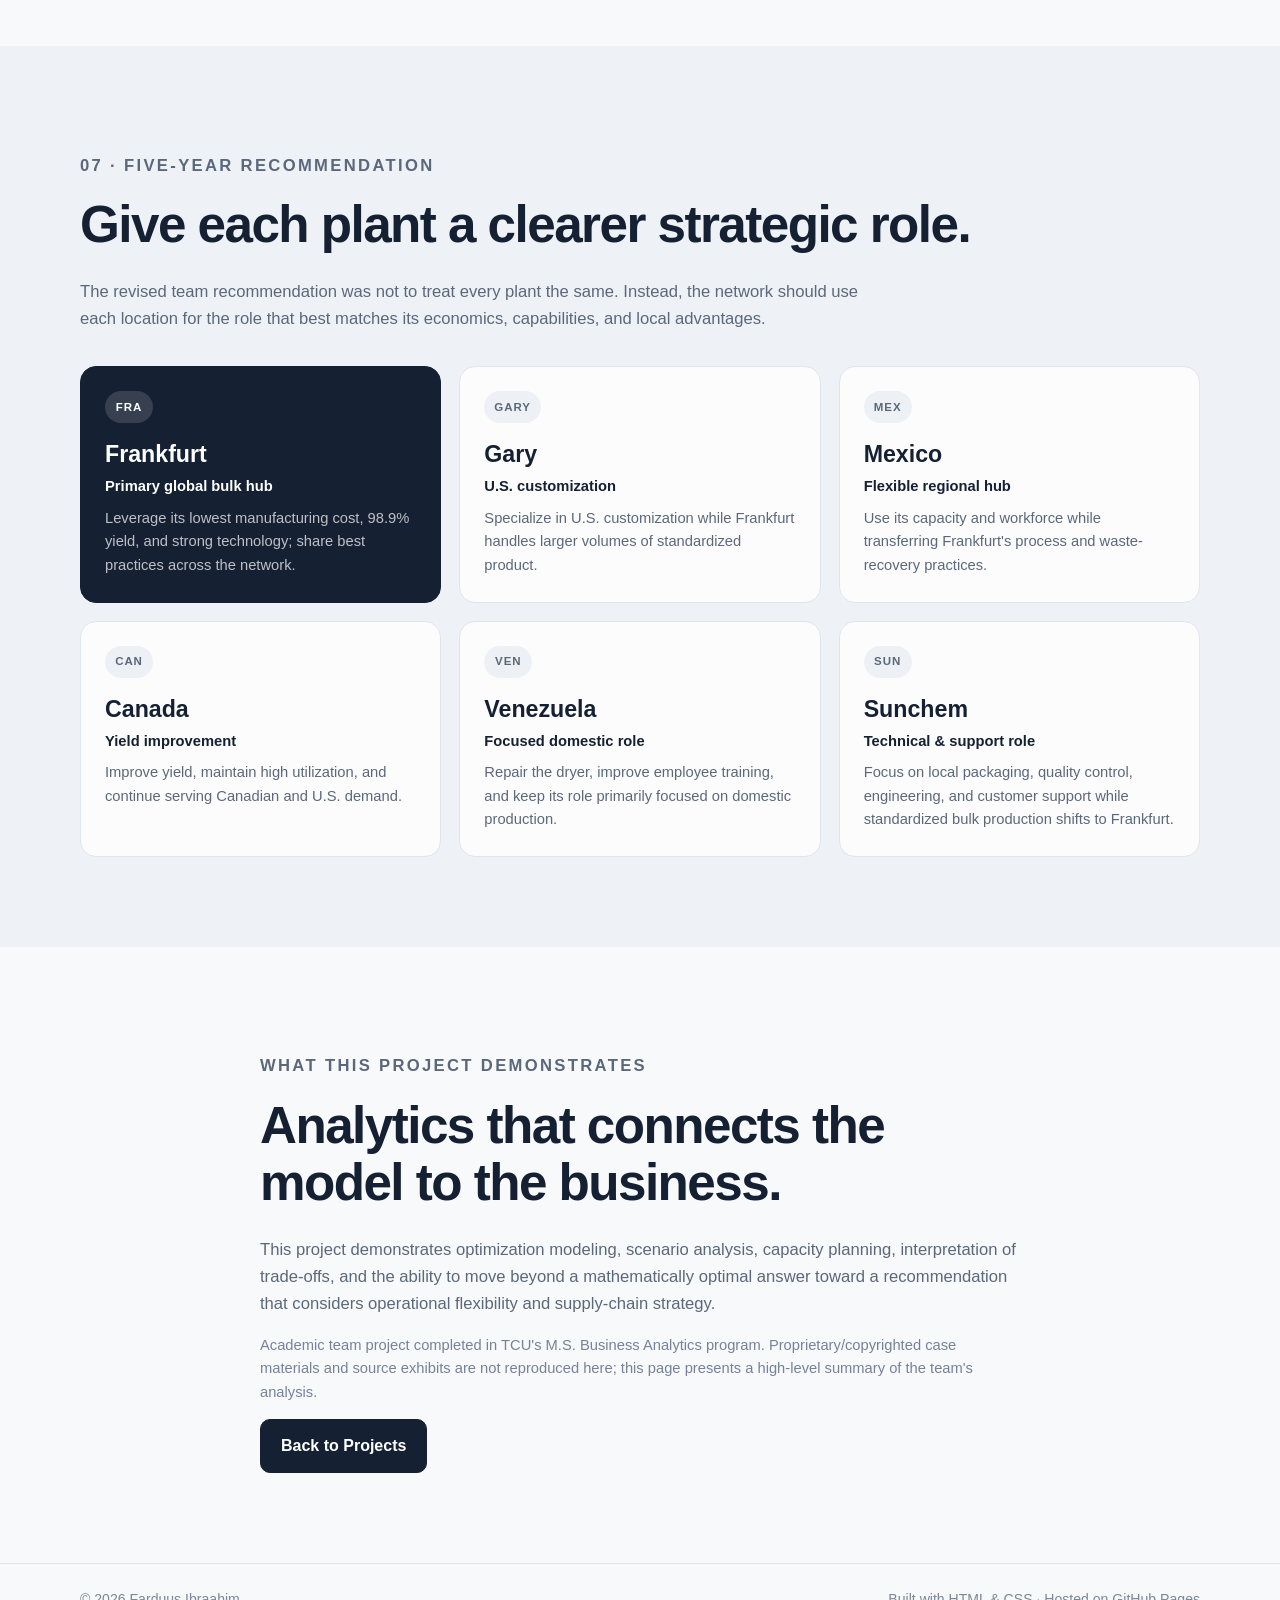
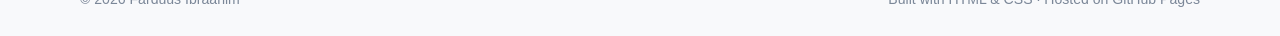
==== commit c555e194: "Update Applichem case study with revised analysis and visual storytelling" ====
--- a/projects/applichem.html
+++ b/projects/applichem.html
@@ -22,17 +22,17 @@
   </header>
 
   <main>
-    <section class="case-hero">
+    <section class="case-hero applichem-hero">
       <div class="container case-hero-grid">
         <div>
           <a class="back-link" href="../index.html#projects">← Back to Projects</a>
           <p class="eyebrow">Supply Chain Analytics · Academic Team Case Study</p>
           <h1>Applichem Global Production Optimization</h1>
-          <p class="case-lede">Evaluating how a global manufacturing network could balance cost efficiency, practical capacity, regional sourcing, and operational flexibility.</p>
+          <p class="case-lede">Using optimization and scenario analysis to balance cost, capacity, regional sourcing, and resilience across a six-plant manufacturing network.</p>
           <div class="skill-list compact">
             <span>Excel Solver</span>
             <span>Optimization</span>
-            <span>Scenario Analysis</span>
+            <span>What-If Analysis</span>
             <span>Supply Chain Strategy</span>
           </div>
         </div>
@@ -44,8 +44,12 @@
             <b>$78.37M</b>
           </div>
           <div class="summary-metric">
-            <span>Cost vs. original 80% model</span>
+            <span>Cost vs. regular 80% model</span>
             <b>+0.12%</b>
+          </div>
+          <div class="summary-metric">
+            <span>Baseline demand</span>
+            <b>79.9M lbs</b>
           </div>
         </aside>
       </div>
@@ -59,38 +63,65 @@
         </div>
         <div class="case-copy">
           <p>The analysis evaluated production and distribution across a six-plant global network. The objective was to meet market demand while accounting for plant capacity, manufacturing economics, transportation, and the practical realities of operating the network.</p>
-          <p>A pure cost-minimizing solution could push facilities toward full utilization and create routing choices that were mathematically valid but less attractive operationally. The team therefore compared capacity scenarios and added strategic sourcing constraints.</p>
-        </div>
-      </div>
-    </section>
-
-    <section class="section">
-      <div class="container">
-        <p class="section-kicker">02 · Approach</p>
+          <p>A pure cost-minimizing solution could push facilities toward full utilization and create routing choices that were mathematically valid but less attractive operationally. The team therefore tested a more practical capacity assumption, added strategic sourcing constraints, and stress-tested the network under higher demand.</p>
+        </div>
+      </div>
+    </section>
+
+    <section class="section model-setup-section">
+      <div class="container">
+        <p class="section-kicker">02 · Model Setup</p>
+        <h2>Three assumptions shaped the analysis.</h2>
+        <div class="metric-card-grid">
+          <article class="metric-card">
+            <span class="metric-top">Demand</span>
+            <strong>79.9M</strong>
+            <span class="metric-unit">pounds</span>
+            <p>Demand was held constant to create a reliable baseline for comparing scenarios.</p>
+          </article>
+          <article class="metric-card accent-card">
+            <span class="metric-top">Capacity factor</span>
+            <strong>80%</strong>
+            <span class="metric-unit">of theoretical capacity</span>
+            <p>The team reduced the factor from 100% to allow room for maintenance, breakdowns, and unexpected disruptions.</p>
+          </article>
+          <article class="metric-card">
+            <span class="metric-top">Cost & yield</span>
+            <strong>Held</strong>
+            <span class="metric-unit">constant</span>
+            <p>Production costs and plant yields were kept unchanged so plants could be compared consistently.</p>
+          </article>
+        </div>
+      </div>
+    </section>
+
+    <section class="section alt">
+      <div class="container">
+        <p class="section-kicker">03 · Approach</p>
         <h2>Model, stress-test, then improve the solution.</h2>
         <div class="approach-grid">
           <article class="approach-card">
             <span>1</span>
-            <h3>Build the optimization model</h3>
-            <p>Use Excel Solver to allocate production flows while satisfying demand and plant-capacity constraints.</p>
+            <h3>Optimize flows</h3>
+            <p>Use Excel Solver to allocate production while satisfying demand and plant-capacity constraints.</p>
           </article>
           <article class="approach-card">
             <span>2</span>
-            <h3>Test capacity assumptions</h3>
-            <p>Compare a theoretical 100% capacity model with a more conservative 80% operating-capacity scenario.</p>
+            <h3>Use practical capacity</h3>
+            <p>Compare theoretical 100% capacity with a more realistic 80% operating-capacity scenario.</p>
           </article>
           <article class="approach-card">
             <span>3</span>
-            <h3>Add business constraints</h3>
-            <p>Modify selected routes to improve regional sourcing, diversification, and operational logic.</p>
-          </article>
-        </div>
-      </div>
-    </section>
-
-    <section class="section alt">
-      <div class="container">
-        <p class="section-kicker">03 · Scenario Analysis</p>
+            <h3>Add strategic logic</h3>
+            <p>Adjust selected routes to improve regional sourcing, diversification, and network resilience.</p>
+          </article>
+        </div>
+      </div>
+    </section>
+
+    <section class="section scenario-section">
+      <div class="container">
+        <p class="section-kicker">04 · Scenario Analysis</p>
         <h2>More flexibility came at a modest cost.</h2>
 
         <div class="cost-visual" aria-label="Cost comparison across three modeled scenarios">
@@ -114,34 +145,76 @@
         <div class="insight-strip">
           <div class="insight-number">+$93.7K</div>
           <div>
-            <strong>Cost of the strategic routing changes</strong>
-            <p>Only about 0.12% above the regular 80% model, in exchange for a sourcing pattern the team considered more strategically balanced.</p>
-          </div>
-        </div>
-
-        <div class="scenario-grid">
-          <article class="scenario-card">
-            <span class="scenario-label">100% Capacity</span>
-            <strong>$74.09M</strong>
-            <p>Lowest modeled cost, but leaves little operating cushion for maintenance, breakdowns, labor shortages, or demand changes.</p>
-          </article>
-          <article class="scenario-card">
-            <span class="scenario-label">80% Capacity</span>
-            <strong>$78.28M</strong>
-            <p>Creates a more realistic operating buffer and reduces dependence on running the network at theoretical maximum capacity.</p>
-          </article>
-          <article class="scenario-card featured">
-            <span class="scenario-label">80% + Strategic Routing</span>
-            <strong>$78.37M</strong>
-            <p>Preserves the capacity buffer while introducing routing choices designed to improve regional sourcing and network resilience.</p>
-          </article>
-        </div>
-      </div>
-    </section>
-
-    <section class="section">
-      <div class="container">
-        <p class="section-kicker">04 · Strategic Routing</p>
+            <strong>Trade-off for the strategic routing changes</strong>
+            <p>Only about 0.12% above the regular 80% model, while improving regional sourcing and diversification.</p>
+          </div>
+        </div>
+      </div>
+    </section>
+
+    <section class="section alt whatif-section">
+      <div class="container">
+        <p class="section-kicker">05 · What-If Analysis</p>
+        <h2>What happens if demand rises 10%?</h2>
+        <p class="section-intro">The revised submission stress-tested the network by increasing demand to 87.9 million pounds. At an 80% capacity factor, the network no longer had enough effective capacity. Raising the capacity factor to 88% restored feasibility without adding a new plant.</p>
+
+        <div class="stress-test-grid">
+          <article class="stress-card shortage-card">
+            <div class="stress-head">
+              <span>Capacity factor</span>
+              <strong>80%</strong>
+            </div>
+            <div class="capacity-comparison">
+              <div class="capacity-line">
+                <div class="capacity-label"><span>Demand</span><b>87.9M</b></div>
+                <div class="capacity-track"><div class="capacity-fill demand-fill" style="width:100%"></div></div>
+              </div>
+              <div class="capacity-line">
+                <div class="capacity-label"><span>Capacity</span><b>80.6M</b></div>
+                <div class="capacity-track"><div class="capacity-fill capacity-fill-low" style="width:91.7%"></div></div>
+              </div>
+            </div>
+            <div class="stress-result bad-result">
+              <strong>7.3M lb shortage</strong>
+              <span>Not feasible</span>
+            </div>
+          </article>
+
+          <div class="stress-arrow" aria-hidden="true">→</div>
+
+          <article class="stress-card feasible-card">
+            <div class="stress-head">
+              <span>Capacity factor</span>
+              <strong>88%</strong>
+            </div>
+            <div class="capacity-comparison">
+              <div class="capacity-line">
+                <div class="capacity-label"><span>Demand</span><b>87.9M</b></div>
+                <div class="capacity-track"><div class="capacity-fill demand-fill" style="width:99.2%"></div></div>
+              </div>
+              <div class="capacity-line">
+                <div class="capacity-label"><span>Capacity</span><b>88.6M</b></div>
+                <div class="capacity-track"><div class="capacity-fill capacity-fill-good" style="width:100%"></div></div>
+              </div>
+            </div>
+            <div class="stress-result good-result">
+              <strong>Feasible</strong>
+              <span>0.7M lb capacity cushion</span>
+            </div>
+          </article>
+        </div>
+
+        <div class="takeaway-box">
+          <span class="takeaway-label">Key takeaway</span>
+          <strong>Higher demand requires more effective capacity and flexibility.</strong>
+          <p>The team concluded that moving from an 80% to an 88% capacity factor could absorb a 10% increase in demand while maintaining the existing plant network.</p>
+        </div>
+      </div>
+    </section>
+
+    <section class="section routing-section">
+      <div class="container">
+        <p class="section-kicker">06 · Strategic Routing</p>
         <h2>The revised model changed who supplied whom.</h2>
 
         <div class="routing-visual">
@@ -191,64 +264,77 @@
           </div>
         </div>
 
-        <p class="case-note center-note">The revised routing shifted Mexico away from Japan and toward Venezuela, while Frankfurt supplied more of Japan. The team’s rationale emphasized regional sourcing, diversification, the shorter Mexico–Venezuela route, and Frankfurt’s efficiency for Japan.</p>
+        <div class="routing-explainer-grid">
+          <article>
+            <span>Why 3.4M lbs?</span>
+            <p>Mexico's original 3.4M-pound shipment to Japan was redirected to Venezuela instead of increasing Mexico's production.</p>
+          </article>
+          <article>
+            <span>How it connects</span>
+            <p>Mexico shifted 3.4M lbs from Japan to Venezuela, while Frankfurt shifted 3.4M lbs from Venezuela to Japan.</p>
+          </article>
+          <article>
+            <span>Business rationale</span>
+            <p>The change improved regional sourcing and diversification while reducing Venezuela's dependence on Frankfurt.</p>
+          </article>
+        </div>
       </div>
     </section>
 
     <section class="section recommendation-section">
       <div class="container">
-        <p class="section-kicker">05 · Recommendation</p>
-        <h2>Choose the more resilient network.</h2>
+        <p class="section-kicker">07 · Five-Year Recommendation</p>
+        <h2>Give each plant a clearer strategic role.</h2>
         <div class="recommendation-lede">
-          <p>The recommended solution was the modified 80% capacity model at approximately <strong>$78.37 million</strong>. It cost only about <strong>0.12% more</strong> than the unconstrained 80% model, while producing a sourcing pattern the team considered more strategically balanced.</p>
+          <p>The revised team recommendation was not to treat every plant the same. Instead, the network should use each location for the role that best matches its economics, capabilities, and local advantages.</p>
         </div>
 
         <div class="plant-strategy-grid">
           <article class="plant-strategy-card primary-hub">
             <span class="plant-code">FRA</span>
             <h3>Frankfurt</h3>
-            <strong>Primary bulk hub</strong>
-            <p>Use its efficiency to support major international demand.</p>
+            <strong>Primary global bulk hub</strong>
+            <p>Leverage its lowest manufacturing cost, 98.9% yield, and strong technology; share best practices across the network.</p>
           </article>
           <article class="plant-strategy-card">
             <span class="plant-code">GARY</span>
             <h3>Gary</h3>
             <strong>U.S. customization</strong>
-            <p>Keep a focused role serving domestic customization needs.</p>
+            <p>Specialize in U.S. customization while Frankfurt handles larger volumes of standardized product.</p>
           </article>
           <article class="plant-strategy-card">
             <span class="plant-code">MEX</span>
             <h3>Mexico</h3>
             <strong>Flexible regional hub</strong>
-            <p>Adopt stronger processes and support nearby regional demand.</p>
+            <p>Use its capacity and workforce while transferring Frankfurt's process and waste-recovery practices.</p>
           </article>
           <article class="plant-strategy-card">
             <span class="plant-code">CAN</span>
             <h3>Canada</h3>
             <strong>Yield improvement</strong>
-            <p>Improve productivity while serving Canada and the U.S.</p>
+            <p>Improve yield, maintain high utilization, and continue serving Canadian and U.S. demand.</p>
           </article>
           <article class="plant-strategy-card">
             <span class="plant-code">VEN</span>
             <h3>Venezuela</h3>
             <strong>Focused domestic role</strong>
-            <p>Repair equipment, improve training, and limit network dependence.</p>
+            <p>Repair the dryer, improve employee training, and keep its role primarily focused on domestic production.</p>
           </article>
           <article class="plant-strategy-card">
             <span class="plant-code">SUN</span>
             <h3>Sunchem</h3>
-            <strong>Support & quality role</strong>
-            <p>Shift toward packaging, quality control, engineering, and customer support.</p>
-          </article>
-        </div>
-      </div>
-    </section>
-
-    <section class="section">
+            <strong>Technical & support role</strong>
+            <p>Focus on local packaging, quality control, engineering, and customer support while standardized bulk production shifts to Frankfurt.</p>
+          </article>
+        </div>
+      </div>
+    </section>
+
+    <section class="section final-takeaway-section">
       <div class="container narrow">
         <p class="section-kicker">What This Project Demonstrates</p>
         <h2>Analytics that connects the model to the business.</h2>
-        <p>This project demonstrates optimization modeling, scenario analysis, interpretation of capacity trade-offs, and the ability to move beyond a mathematically optimal answer toward a recommendation that considers operational flexibility and supply-chain strategy.</p>
+        <p>This project demonstrates optimization modeling, scenario analysis, capacity planning, interpretation of trade-offs, and the ability to move beyond a mathematically optimal answer toward a recommendation that considers operational flexibility and supply-chain strategy.</p>
         <p class="disclosure">Academic team project completed in TCU's M.S. Business Analytics program. Proprietary/copyrighted case materials and source exhibits are not reproduced here; this page presents a high-level summary of the team's analysis.</p>
         <a class="button primary" href="../index.html#projects">Back to Projects</a>
       </div>
--- a/styles.css
+++ b/styles.css
@@ -73,9 +73,7 @@
   border-radius: 10px;
   font-weight: 700;
   border: 1px solid #152033;
-  transition: transform .18s ease, box-shadow .18s ease;
-}
-.button:hover { transform: translateY(-1px); }
+}
 .button.primary { background: #152033; color: white; }
 .button.secondary { background: transparent; color: #152033; }
 .hero-card {
@@ -102,17 +100,10 @@
   display: flex;
   flex-direction: column;
 }
-.project-link { transition: transform .2s ease, box-shadow .2s ease, border-color .2s ease; }
-.project-link:hover {
-  transform: translateY(-4px);
-  box-shadow: 0 18px 36px rgba(21,32,51,.08);
-  border-color: #cfd7e3;
-}
 .project-number { font-size: 2.6rem; font-weight: 700; color: #d7dde6; margin-bottom: 34px; }
 .project-tools { margin-bottom: 14px; }
 .project-card p:not(.project-tools) { font-size: .98rem; }
 .status { margin-top: auto; padding-top: 24px; font-size: .86rem; font-weight: 700; color: #758299; }
-.project-link .status { color: #152033; }
 .skill-list { display: flex; flex-wrap: wrap; gap: 12px; margin-top: 30px; }
 .skill-list span {
   padding: 10px 15px;
@@ -122,46 +113,50 @@
   font-weight: 700;
   font-size: .92rem;
 }
-.skill-list.compact { margin-top: 26px; }
 .contact-section { background: #eef2f7; }
 footer { border-top: 1px solid #dde3eb; background: #f8f9fb; }
 .footer-wrap { color: #7b8798; font-size: .88rem; }
 
-/* Project case study */
+/* Case-study layouts */
 .case-hero {
-  padding: 84px 0 74px;
+  padding: 86px 0 74px;
   background: linear-gradient(135deg, #f8f9fb 0%, #eef2f7 100%);
 }
 .case-hero-grid {
   display: grid;
-  grid-template-columns: 1.25fr .75fr;
-  gap: 64px;
-  align-items: end;
-}
-.case-hero h1 { font-size: clamp(3rem, 6vw, 5rem); margin-top: 14px; }
-.case-lede { font-size: 1.25rem; color: #526078; max-width: 760px; }
-.back-link { display: inline-block; margin-bottom: 28px; font-weight: 700; color: #536176; }
-.back-link:hover { color: #152033; }
+  grid-template-columns: 1.35fr .65fr;
+  gap: 58px;
+  align-items: center;
+}
+.case-hero h1 { font-size: clamp(2.8rem, 6vw, 5rem); }
+.back-link { display: inline-block; margin-bottom: 24px; color: #5b687b; font-weight: 700; }
+.case-lede { max-width: 720px; font-size: 1.22rem; color: #58667b; }
 .case-summary {
   background: #152033;
   color: white;
   padding: 30px;
   border-radius: 20px;
-  box-shadow: 0 18px 42px rgba(21,32,51,.14);
-}
-.summary-label { display: block; text-transform: uppercase; letter-spacing: .13em; font-size: .76rem; color: #aeb9c9; margin-bottom: 10px; }
-.case-summary > strong { display: block; font-size: 1.45rem; margin-bottom: 26px; }
-.summary-metric { display: flex; justify-content: space-between; gap: 18px; padding: 16px 0; border-top: 1px solid rgba(255,255,255,.14); }
-.summary-metric span { color: #c4cbd6; font-size: .92rem; }
-.summary-metric b { white-space: nowrap; }
-.case-content { display: grid; grid-template-columns: .8fr 1.2fr; gap: 70px; align-items: start; }
-.case-copy p:first-child, .case-note { margin-top: 0; }
+}
+.case-summary .summary-label {
+  display: block;
+  font-size: .76rem;
+  text-transform: uppercase;
+  letter-spacing: .14em;
+  opacity: .68;
+  margin-bottom: 10px;
+}
+.case-summary > strong { display: block; font-size: 1.35rem; margin-bottom: 28px; }
+.summary-metric { padding: 16px 0; border-top: 1px solid rgba(255,255,255,.16); }
+.summary-metric span { display: block; opacity: .72; font-size: .88rem; }
+.summary-metric b { display: block; margin-top: 5px; font-size: 1.45rem; }
+.case-content { display: grid; grid-template-columns: .75fr 1.25fr; gap: 64px; align-items: start; }
+.case-copy p:first-child { margin-top: 0; }
 .approach-grid, .scenario-grid { display: grid; grid-template-columns: repeat(3, 1fr); gap: 22px; margin-top: 34px; }
 .approach-card, .scenario-card {
   padding: 28px;
   border: 1px solid #e2e7ee;
-  background: #fff;
   border-radius: 18px;
+  background: white;
 }
 .approach-card > span {
   display: grid;
@@ -169,37 +164,139 @@
   width: 38px;
   height: 38px;
   border-radius: 10px;
-  background: #eef2f7;
-  font-weight: 700;
-  margin-bottom: 28px;
-}
-.approach-card p, .scenario-card p { margin-bottom: 0; font-size: .98rem; }
-.scenario-card strong { display: block; font-size: 2rem; letter-spacing: -.03em; margin: 10px 0 14px; }
-.scenario-label { text-transform: uppercase; letter-spacing: .1em; font-size: .75rem; font-weight: 700; color: #718096; }
-.scenario-card.featured { background: #152033; border-color: #152033; color: white; }
-.scenario-card.featured p, .scenario-card.featured .scenario-label { color: #c6ced9; }
-.route-list { border-top: 1px solid #dfe5ed; }
-.route-item { display: flex; justify-content: space-between; gap: 24px; padding: 18px 0; border-bottom: 1px solid #dfe5ed; }
-.route-item span { color: #647287; }
-.case-note { margin-top: 26px !important; }
-.recommendation-section { background: #152033; color: white; }
-.recommendation-section .section-kicker { color: #aeb9c9; }
-.recommendation-section p { color: #c9d0da; }
-.recommendation-section h2, .recommendation-section strong { color: white; }
-.disclosure { margin: 34px 0; padding-top: 22px; border-top: 1px solid #dde3eb; font-size: .9rem !important; color: #7b8798 !important; }
+  background: #152033;
+  color: white;
+  font-weight: 700;
+  margin-bottom: 24px;
+}
+.scenario-card > strong { display: block; font-size: 2rem; margin: 10px 0 12px; }
+.scenario-label { font-size: .76rem; text-transform: uppercase; letter-spacing: .12em; color: #738097; font-weight: 700; }
+.scenario-card.featured { border: 2px solid #152033; }
+.route-list { display: grid; gap: 12px; }
+.route-item { display: flex; justify-content: space-between; gap: 22px; padding: 16px 18px; border-radius: 12px; background: #f3f6fa; border: 1px solid #e2e7ee; }
+.case-note, .disclosure { font-size: .92rem !important; color: #758299 !important; }
+.recommendation-section { background: #eef2f7; }
+.skill-list.compact { margin-top: 24px; }
+.skill-list.compact span { background: rgba(255,255,255,.7); }
+
+/* Applichem visual storytelling */
+.cost-visual {
+  margin: 38px 0 30px;
+  padding: 28px;
+  background: #f7f9fc;
+  border: 1px solid #e2e7ee;
+  border-radius: 20px;
+}
+.cost-row {
+  display: grid;
+  grid-template-columns: 210px 1fr 92px;
+  gap: 18px;
+  align-items: center;
+  padding: 14px 0;
+}
+.cost-row + .cost-row { border-top: 1px solid #e6eaf0; }
+.cost-label strong { display: block; }
+.cost-label span { display: block; font-size: .82rem; color: #8390a2; margin-top: 2px; }
+.cost-track { height: 14px; border-radius: 999px; background: #e2e7ee; overflow: hidden; }
+.cost-bar { height: 100%; border-radius: inherit; background: #718096; }
+.bar-100 { width: 82%; }
+.bar-80 { width: 96%; }
+.bar-route { width: 97%; background: #152033; }
+.cost-value { text-align: right; font-weight: 700; font-size: 1.04rem; }
+.recommended-row .cost-label strong, .recommended-row .cost-value { color: #152033; }
+.insight-strip {
+  display: grid;
+  grid-template-columns: auto 1fr;
+  gap: 22px;
+  align-items: center;
+  padding: 22px 24px;
+  margin-bottom: 34px;
+  border-radius: 16px;
+  background: #152033;
+  color: white;
+}
+.insight-number { font-size: 1.8rem; font-weight: 700; white-space: nowrap; }
+.insight-strip p { margin: 3px 0 0; color: rgba(255,255,255,.72); font-size: .94rem; }
+.routing-visual {
+  display: grid;
+  grid-template-columns: 1fr auto 1fr;
+  gap: 24px;
+  align-items: stretch;
+  margin-top: 38px;
+}
+.routing-column {
+  padding: 24px;
+  border: 1px solid #e2e7ee;
+  border-radius: 18px;
+  background: #fafbfd;
+}
+.revised-routing { border: 2px solid #152033; background: white; }
+.routing-title { display: block; margin-bottom: 18px; font-size: .78rem; text-transform: uppercase; letter-spacing: .12em; color: #718096; font-weight: 700; }
+.route-flow {
+  display: grid;
+  grid-template-columns: 1fr auto 1fr;
+  align-items: center;
+  gap: 10px;
+  padding: 12px 0;
+}
+.route-flow + .route-flow { border-top: 1px solid #edf0f4; }
+.route-node { padding: 10px 12px; border-radius: 10px; text-align: center; font-weight: 700; font-size: .9rem; }
+.source-node { background: #eef2f7; }
+.market-node { background: #f7f9fb; border: 1px solid #e0e5ec; }
+.route-arrow { color: #152033; font-weight: 700; text-align: center; }
+.route-arrow span { display: block; font-size: .73rem; color: #718096; font-weight: 700; }
+.muted-flow { opacity: .66; }
+.zero-flow { opacity: .5; }
+.routing-change { align-self: center; font-size: 2rem; color: #8b96a6; }
+.center-note { max-width: 820px; margin: 24px auto 0; text-align: center; }
+.recommendation-lede { max-width: 780px; margin-bottom: 34px; }
+.plant-strategy-grid { display: grid; grid-template-columns: repeat(3, 1fr); gap: 18px; }
+.plant-strategy-card {
+  padding: 24px;
+  border-radius: 16px;
+  border: 1px solid #dfe5ed;
+  background: rgba(255,255,255,.82);
+}
+.plant-strategy-card.primary-hub { background: #152033; color: white; border-color: #152033; }
+.plant-strategy-card.primary-hub p { color: rgba(255,255,255,.72); }
+.plant-code {
+  display: inline-flex;
+  align-items: center;
+  justify-content: center;
+  min-width: 48px;
+  height: 32px;
+  padding: 0 10px;
+  border-radius: 999px;
+  background: #edf1f6;
+  color: #5c6879;
+  font-size: .72rem;
+  font-weight: 700;
+  letter-spacing: .08em;
+  margin-bottom: 18px;
+}
+.primary-hub .plant-code { background: rgba(255,255,255,.14); color: white; }
+.plant-strategy-card h3 { margin-bottom: 8px; }
+.plant-strategy-card > strong { display: block; margin-bottom: 8px; font-size: .92rem; }
+.plant-strategy-card p { margin: 0; font-size: .92rem; }
 
 @media (max-width: 850px) {
-  .hero-grid, .project-grid, .case-hero-grid, .case-content, .approach-grid, .scenario-grid { grid-template-columns: 1fr; }
+  .hero-grid, .project-grid, .case-hero-grid, .case-content, .approach-grid, .scenario-grid, .plant-strategy-grid { grid-template-columns: 1fr; }
   .hero { padding-top: 70px; }
-  .hero-grid, .case-hero-grid, .case-content { gap: 36px; }
+  .hero-grid { gap: 36px; }
   .project-card { min-height: auto; }
+  .case-content { gap: 24px; }
+  .cost-row { grid-template-columns: 1fr; gap: 8px; }
+  .cost-value { text-align: left; }
+  .routing-visual { grid-template-columns: 1fr; }
+  .routing-change { transform: rotate(90deg); justify-self: center; }
 }
 @media (max-width: 600px) {
   .nav-wrap { align-items: flex-start; padding: 16px 0; }
   nav { gap: 14px; justify-content: flex-end; }
   h1 { font-size: 3rem; }
   .section { padding: 66px 0; }
-  .case-hero { padding: 58px 0; }
-  .route-item, .summary-metric { flex-direction: column; gap: 4px; }
   .footer-wrap { flex-direction: column; align-items: flex-start; justify-content: center; padding: 22px 0; }
-}
+  .insight-strip { grid-template-columns: 1fr; }
+  .route-flow { grid-template-columns: 1fr; }
+  .route-arrow { padding: 4px 0; }
+}
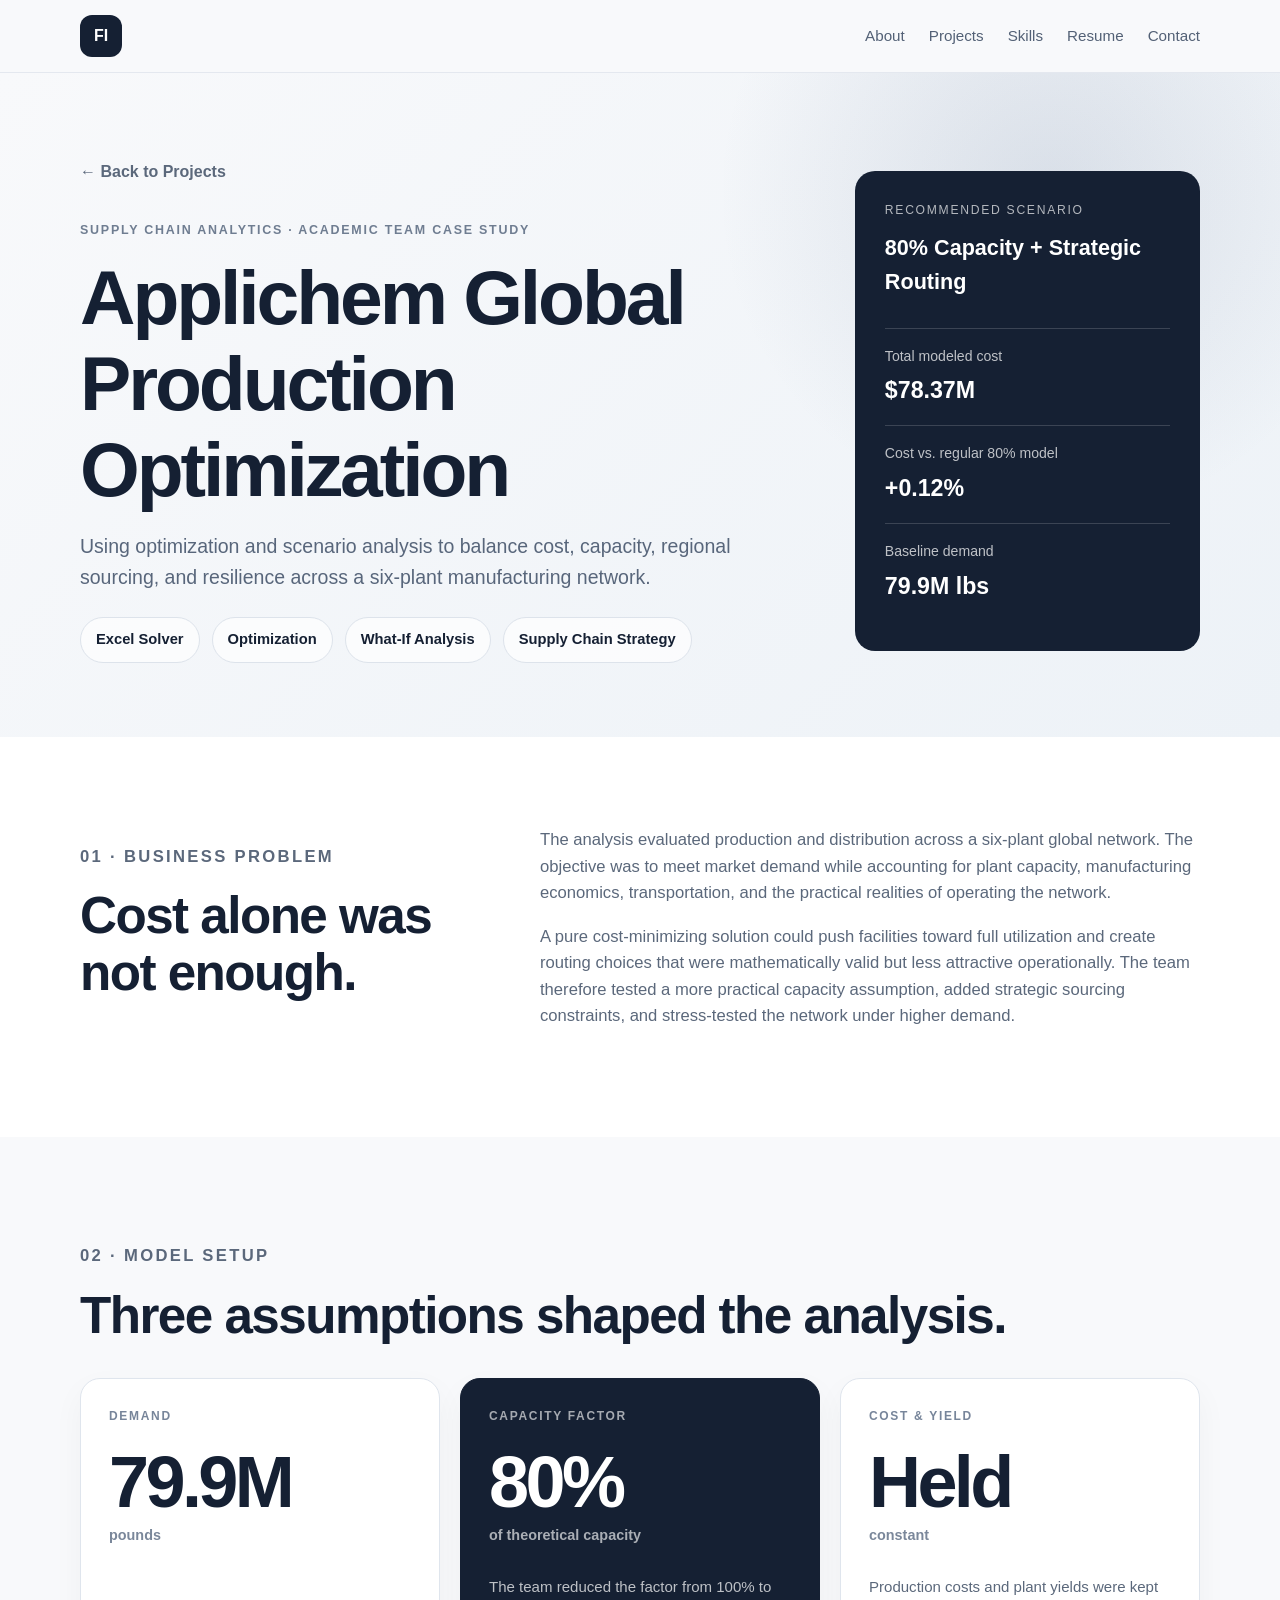
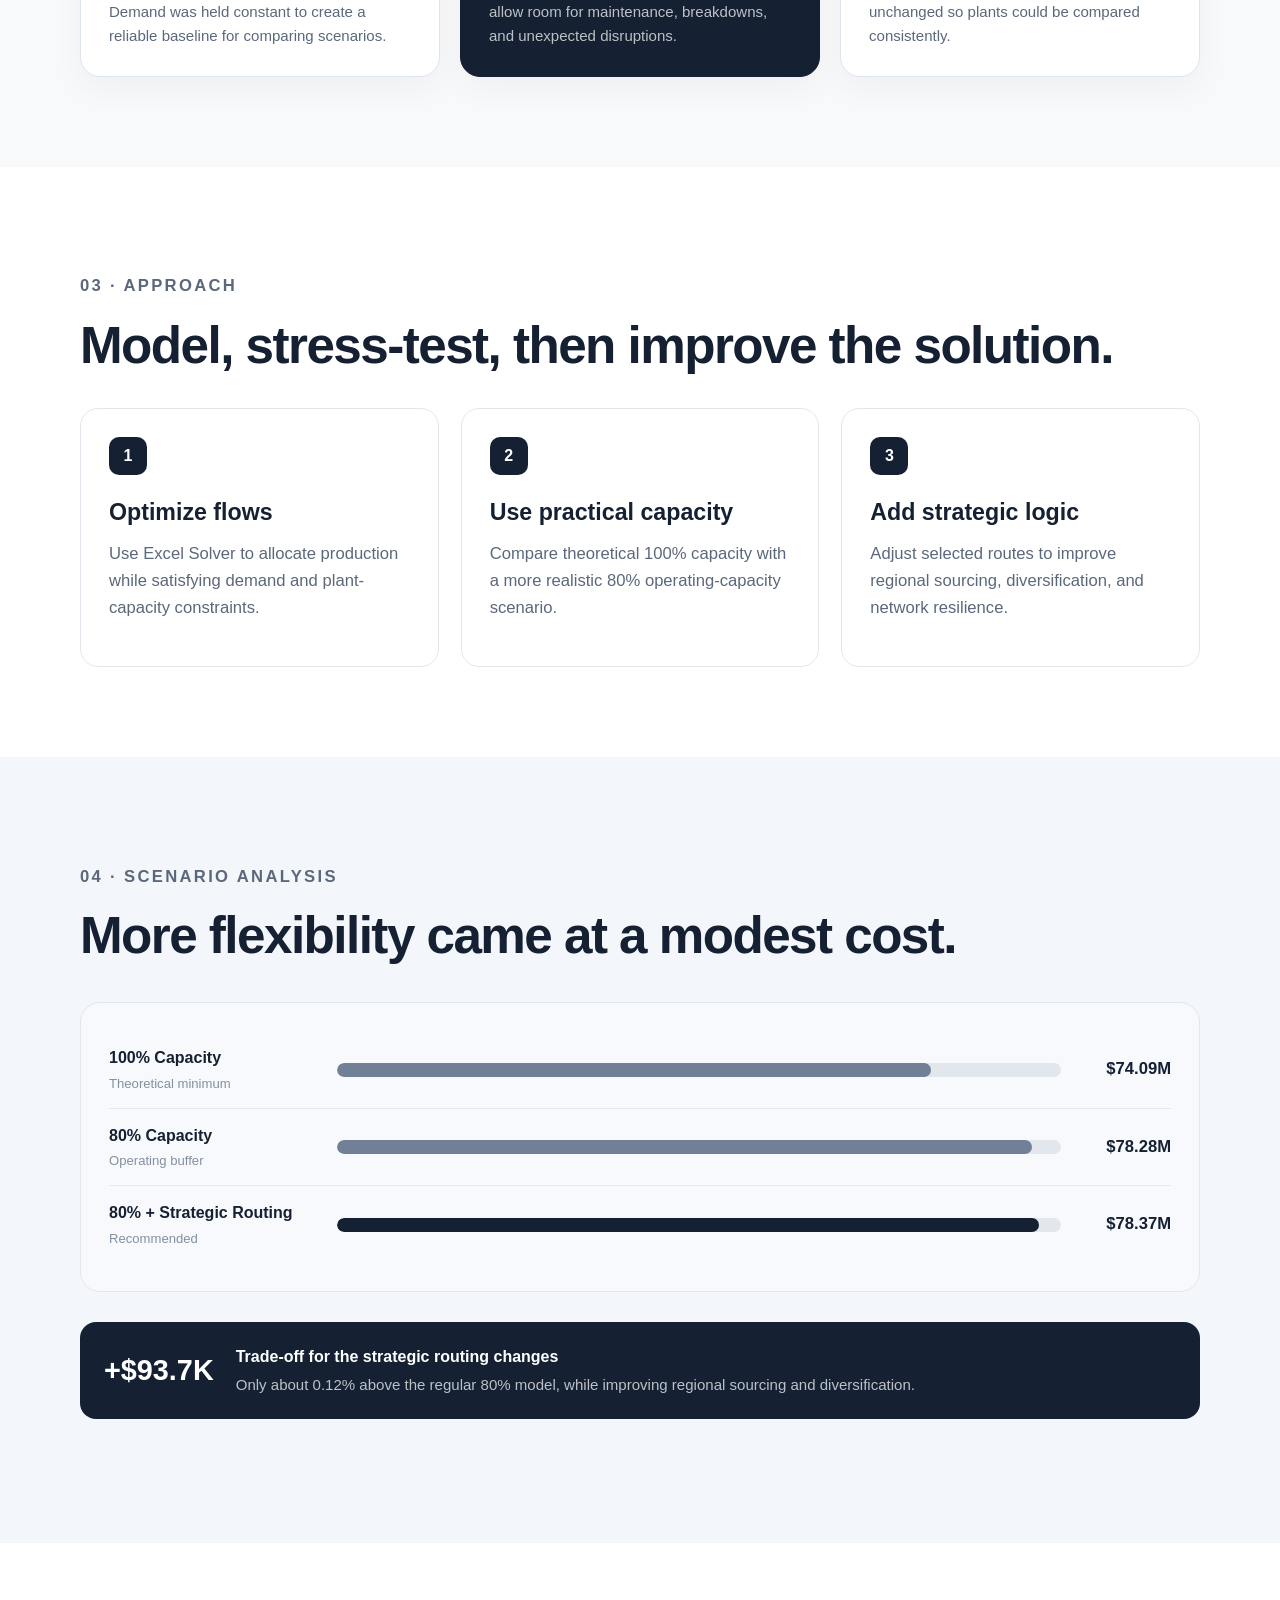
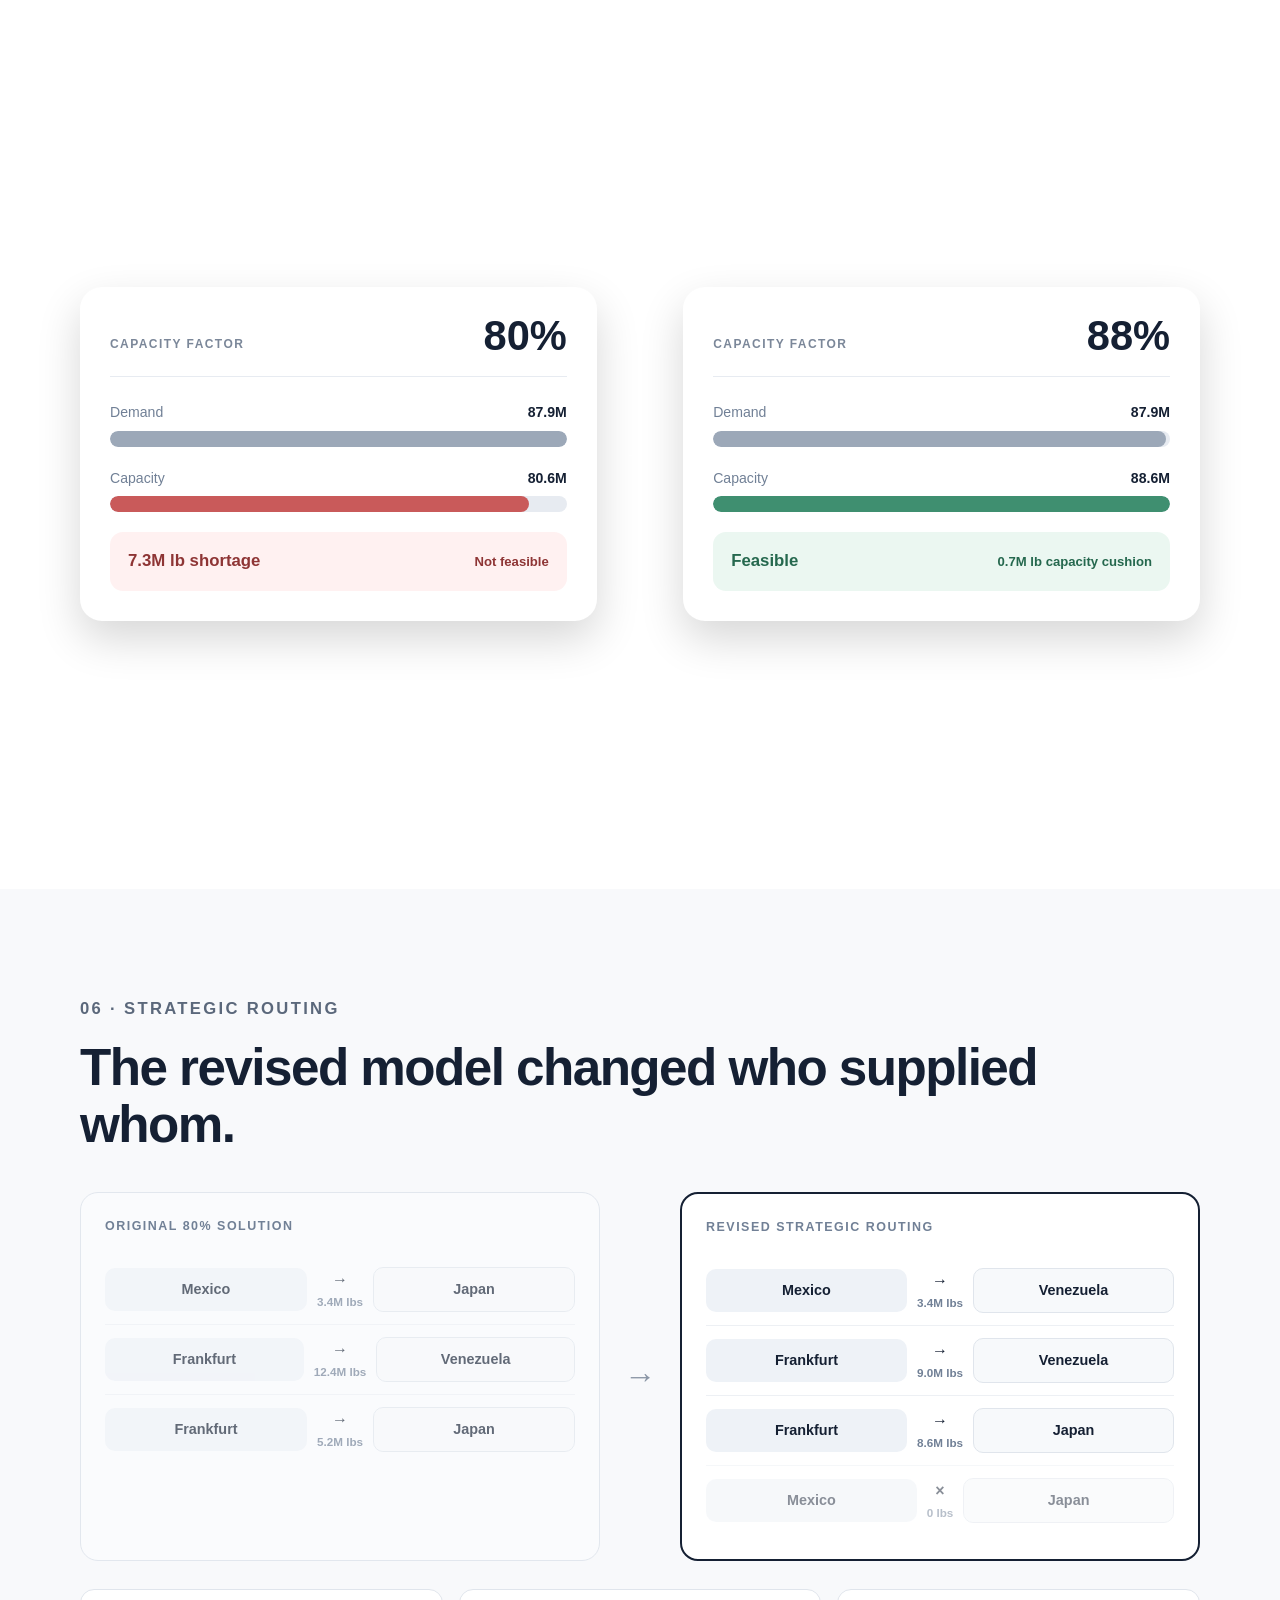
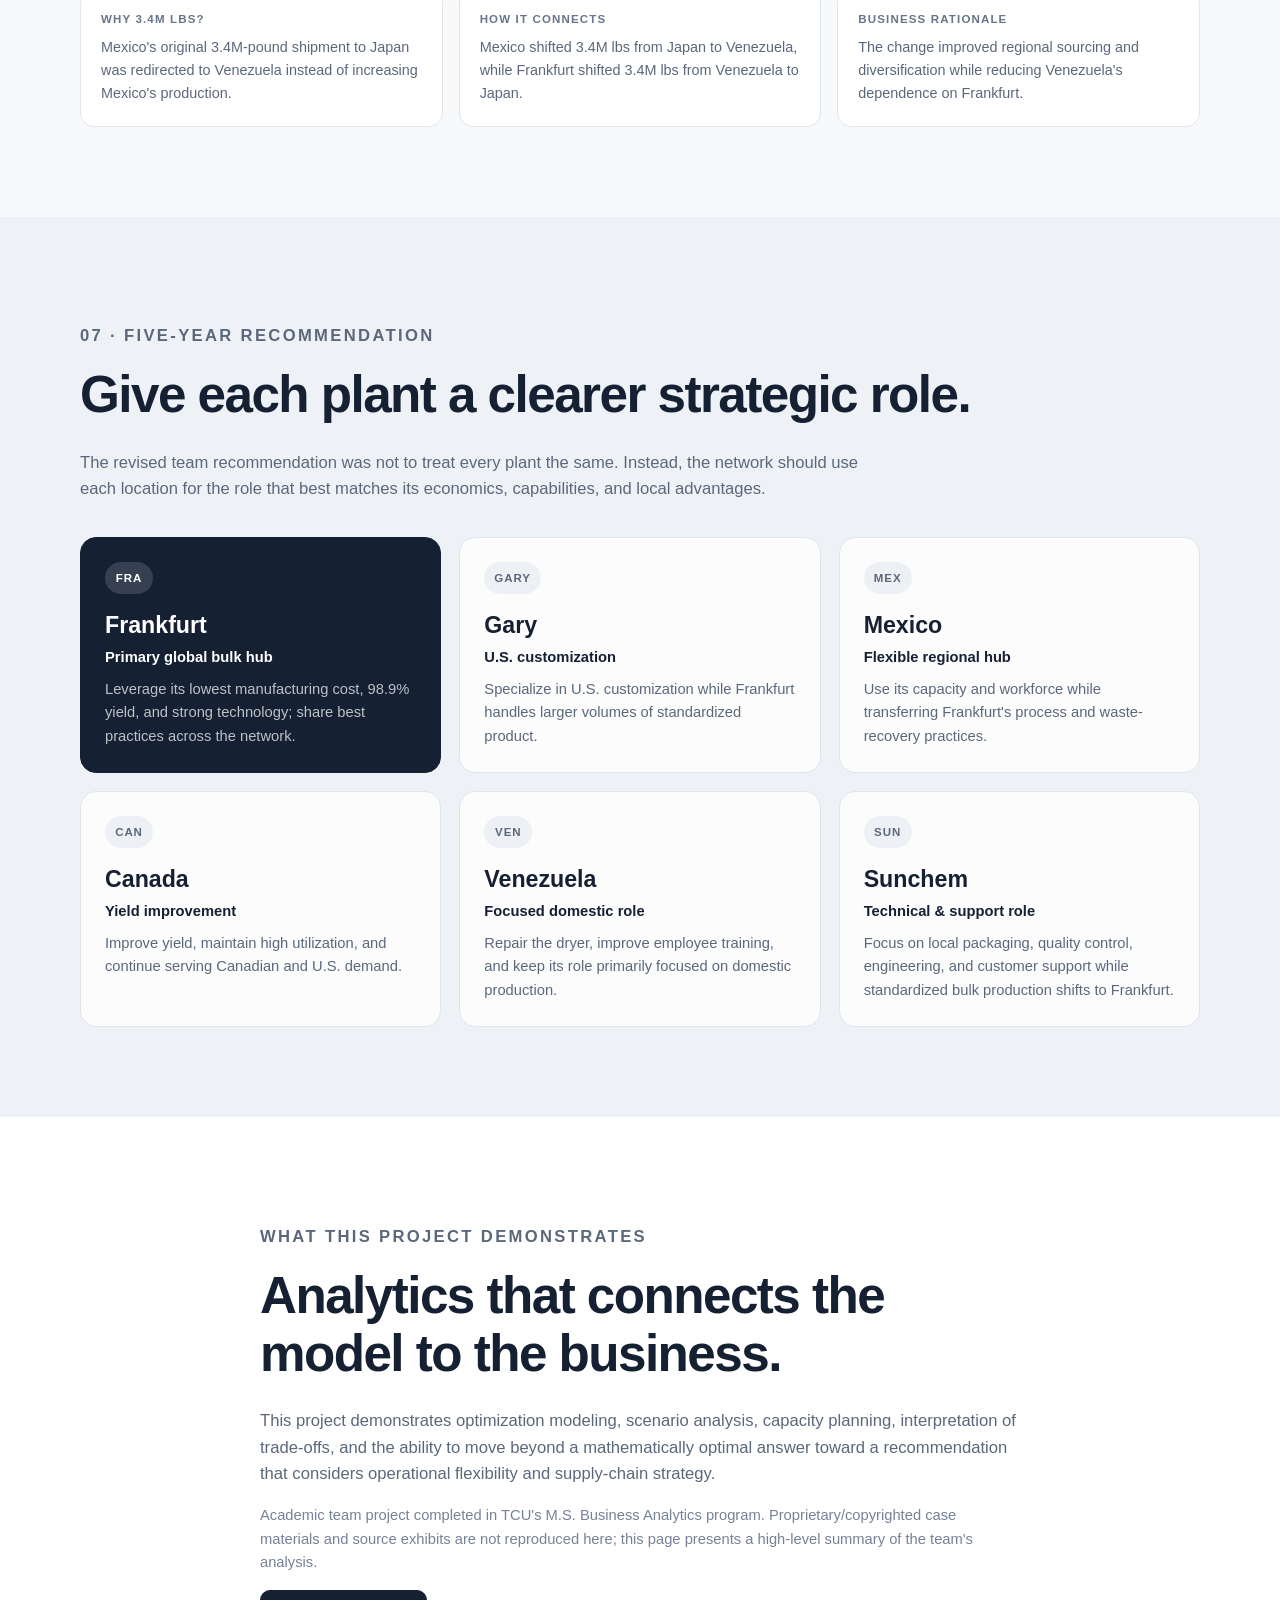
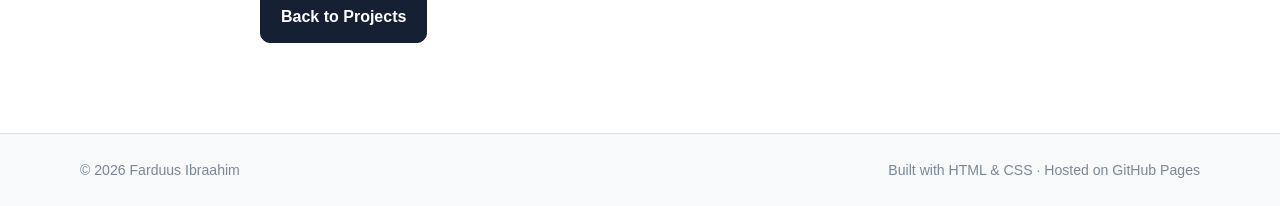
==== commit 697e75ca: "Load Applichem visual stylesheet" ====
--- a/projects/applichem.html
+++ b/projects/applichem.html
@@ -6,6 +6,7 @@
   <meta name="description" content="Applichem global production optimization case study by Farduus Ibraahim.">
   <title>Applichem Optimization | Farduus Ibraahim</title>
   <link rel="stylesheet" href="../styles.css">
+  <link rel="stylesheet" href="applichem.css">
 </head>
 <body>
   <header class="site-header">
--- a/projects/applichem.css
+++ b/projects/applichem.css
@@ -0,0 +1,221 @@
+.applichem-hero {
+  background:
+    radial-gradient(circle at 82% 18%, rgba(87, 109, 145, .16), transparent 28%),
+    linear-gradient(135deg, #f8f9fb 0%, #edf2f7 100%);
+}
+
+.model-setup-section { background: #f8f9fb; }
+.scenario-section { background: #f3f6fa; }
+.routing-section { background: #f8f9fb; }
+.final-takeaway-section { background: white; }
+
+.section-intro {
+  max-width: 820px;
+  margin-top: -8px;
+  margin-bottom: 34px;
+  font-size: 1.08rem !important;
+}
+
+.metric-card-grid {
+  display: grid;
+  grid-template-columns: repeat(3, 1fr);
+  gap: 20px;
+  margin-top: 34px;
+}
+
+.metric-card {
+  min-height: 280px;
+  padding: 28px;
+  border-radius: 20px;
+  border: 1px solid #dfe5ed;
+  background: white;
+  display: flex;
+  flex-direction: column;
+  box-shadow: 0 12px 32px rgba(21, 32, 51, .04);
+}
+
+.metric-card.accent-card {
+  background: #152033;
+  color: white;
+  border-color: #152033;
+}
+
+.metric-top {
+  text-transform: uppercase;
+  letter-spacing: .14em;
+  font-size: .75rem;
+  font-weight: 700;
+  color: #77859a;
+}
+
+.accent-card .metric-top { color: rgba(255,255,255,.62); }
+.metric-card > strong {
+  display: block;
+  margin-top: 22px;
+  font-size: clamp(3rem, 6vw, 4.5rem);
+  line-height: .95;
+  letter-spacing: -.05em;
+}
+.metric-unit {
+  display: block;
+  margin-top: 8px;
+  font-size: .9rem;
+  font-weight: 700;
+  color: #7a879a;
+}
+.accent-card .metric-unit { color: rgba(255,255,255,.64); }
+.metric-card p {
+  margin-top: auto;
+  margin-bottom: 0;
+  padding-top: 28px;
+  font-size: .94rem !important;
+}
+.accent-card p { color: rgba(255,255,255,.72) !important; }
+
+.whatif-section {
+  background: #152033;
+  color: white;
+}
+.whatif-section .section-kicker,
+.whatif-section h2 { color: white; }
+.whatif-section .section-intro { color: rgba(255,255,255,.72); }
+
+.stress-test-grid {
+  display: grid;
+  grid-template-columns: 1fr auto 1fr;
+  gap: 24px;
+  align-items: center;
+  margin-top: 36px;
+}
+
+.stress-card {
+  padding: 30px;
+  border-radius: 22px;
+  background: white;
+  color: #152033;
+  box-shadow: 0 18px 44px rgba(0,0,0,.16);
+}
+
+.stress-head {
+  display: flex;
+  align-items: flex-end;
+  justify-content: space-between;
+  gap: 18px;
+  padding-bottom: 22px;
+  border-bottom: 1px solid #e7ebf1;
+}
+.stress-head span {
+  text-transform: uppercase;
+  letter-spacing: .12em;
+  font-size: .75rem;
+  font-weight: 700;
+  color: #7b8799;
+}
+.stress-head strong {
+  font-size: 2.6rem;
+  line-height: .9;
+}
+.capacity-comparison { padding: 24px 0 20px; }
+.capacity-line + .capacity-line { margin-top: 20px; }
+.capacity-label {
+  display: flex;
+  justify-content: space-between;
+  gap: 18px;
+  margin-bottom: 7px;
+  font-size: .88rem;
+}
+.capacity-label span { color: #718096; }
+.capacity-track {
+  height: 16px;
+  border-radius: 999px;
+  background: #e7ebf1;
+  overflow: hidden;
+}
+.capacity-fill { height: 100%; border-radius: inherit; }
+.demand-fill { background: #9ca8b8; }
+.capacity-fill-low { background: #c95a5a; }
+.capacity-fill-good { background: #3f8f70; }
+.stress-result {
+  display: flex;
+  align-items: center;
+  justify-content: space-between;
+  gap: 16px;
+  padding: 16px 18px;
+  border-radius: 13px;
+}
+.stress-result strong { font-size: 1.05rem; }
+.stress-result span { font-size: .82rem; font-weight: 700; }
+.bad-result { background: #fff1f1; color: #8e3535; }
+.good-result { background: #ebf7f1; color: #25684e; }
+.stress-arrow {
+  font-size: 2.4rem;
+  font-weight: 700;
+  color: rgba(255,255,255,.4);
+}
+.takeaway-box {
+  display: grid;
+  grid-template-columns: .45fr 1fr;
+  gap: 14px 28px;
+  align-items: start;
+  margin-top: 30px;
+  padding: 26px 30px;
+  border: 1px solid rgba(255,255,255,.16);
+  border-radius: 18px;
+  background: rgba(255,255,255,.06);
+}
+.takeaway-label {
+  grid-row: span 2;
+  text-transform: uppercase;
+  letter-spacing: .14em;
+  font-size: .74rem;
+  font-weight: 700;
+  color: rgba(255,255,255,.52);
+}
+.takeaway-box > strong { font-size: 1.25rem; }
+.takeaway-box p { margin: 0; color: rgba(255,255,255,.68); font-size: .94rem; }
+
+.routing-explainer-grid {
+  display: grid;
+  grid-template-columns: repeat(3, 1fr);
+  gap: 16px;
+  margin-top: 28px;
+}
+.routing-explainer-grid article {
+  padding: 20px;
+  border-radius: 14px;
+  border: 1px solid #e0e5ec;
+  background: white;
+}
+.routing-explainer-grid span {
+  display: block;
+  margin-bottom: 8px;
+  text-transform: uppercase;
+  letter-spacing: .1em;
+  font-size: .72rem;
+  font-weight: 700;
+  color: #66758a;
+}
+.routing-explainer-grid p { margin: 0; font-size: .9rem; }
+
+.plant-strategy-card {
+  transition: transform .18s ease, box-shadow .18s ease;
+}
+.plant-strategy-card:hover {
+  transform: translateY(-3px);
+  box-shadow: 0 14px 28px rgba(21,32,51,.08);
+}
+
+@media (max-width: 850px) {
+  .metric-card-grid,
+  .routing-explainer-grid { grid-template-columns: 1fr; }
+  .stress-test-grid { grid-template-columns: 1fr; }
+  .stress-arrow { transform: rotate(90deg); justify-self: center; }
+  .takeaway-box { grid-template-columns: 1fr; }
+  .takeaway-label { grid-row: auto; }
+}
+
+@media (max-width: 600px) {
+  .metric-card { min-height: auto; }
+  .stress-card { padding: 22px; }
+  .stress-head strong { font-size: 2.2rem; }
+}
